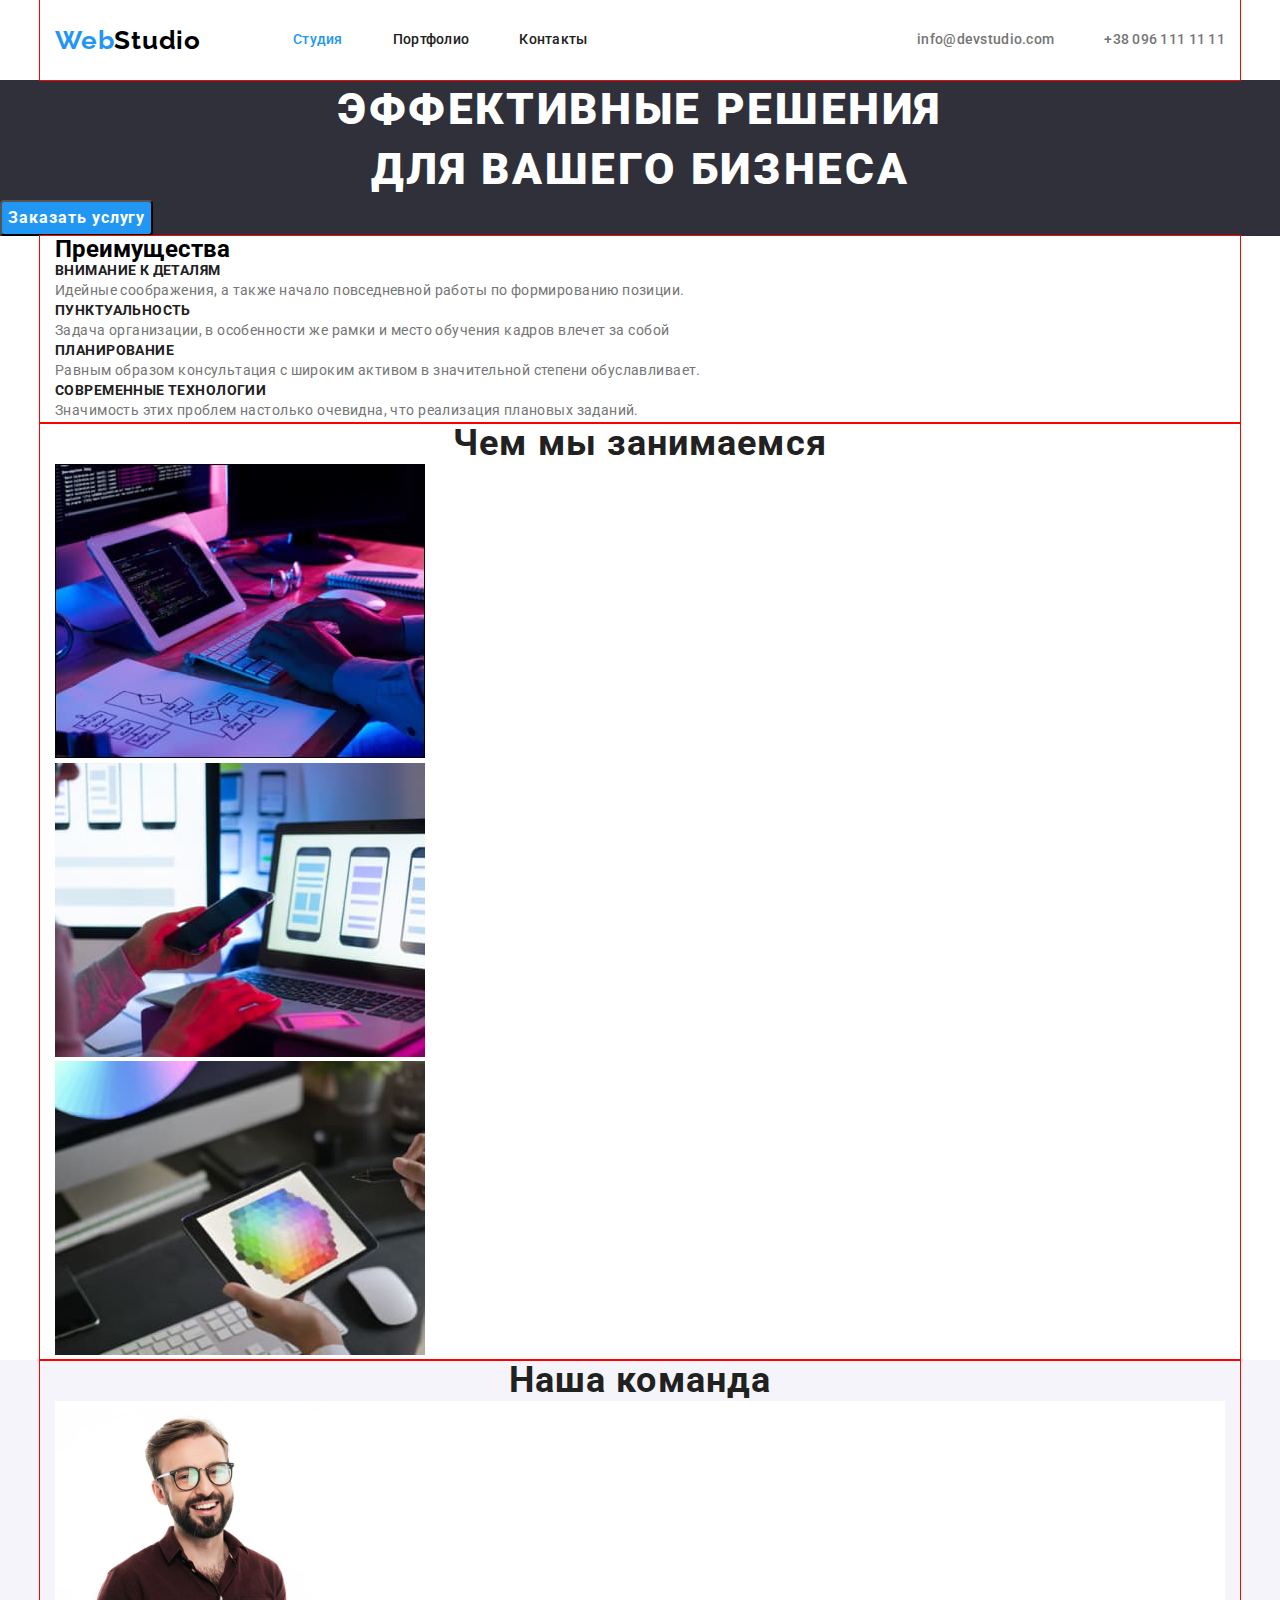
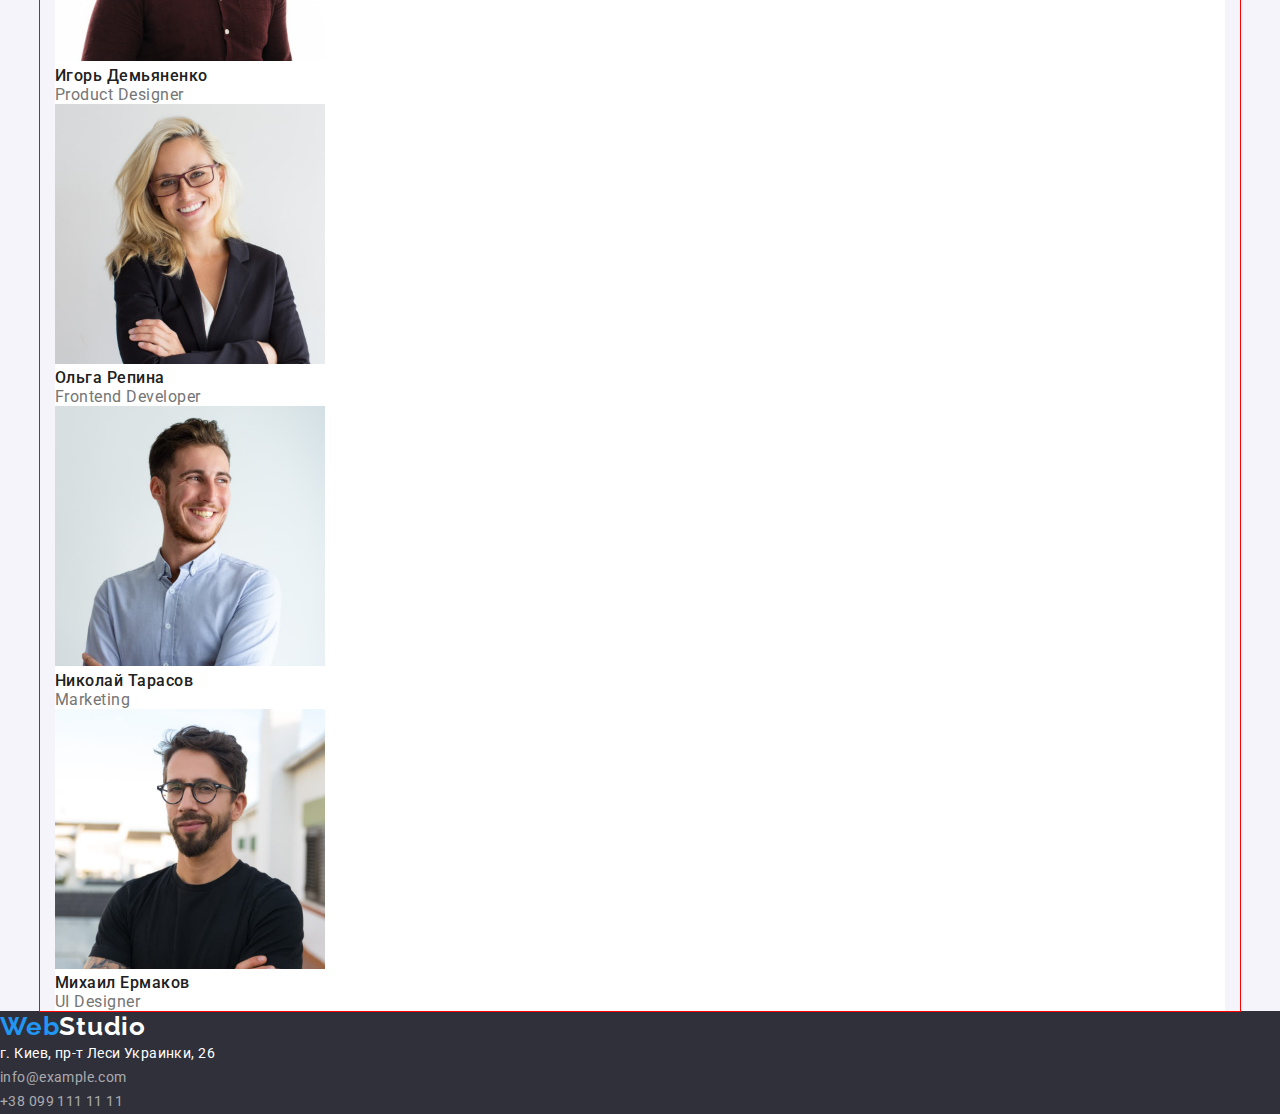
==== index.html @ 8a7e34d8 "Стилізує геро" ====
<!DOCTYPE html>
<html lang="ru">

<head>
    <meta charset="UTF-8">
    <meta http-equiv="X-UA-Compatible" content="IE=edge">
    <meta name="viewport" content="width=device-width, initial-scale=1.0">
    <title>WebStudio</title>
    <link rel="preconnect" href="https://fonts.gstatic.com">
    <link
        href="https://fonts.googleapis.com/css2?family=Raleway:wght@700&family=Roboto:wght@400;500;700;900&display=swap"
        rel="stylesheet">
    <link rel="stylesheet" href="https://cdnjs.cloudflare.com/ajax/libs/modern-normalize/1.0.0/modern-normalize.min.css">
    <link rel="stylesheet" href="./css/style.css">
</head>

<body>

    <header class="header">
        <div class="container menu">
        <nav class="menu">
            <a class="logo link" href="./index.html"> Web<span>Studio</span></a>
            <ul class="list menu header-nav">
                <li class="menu-item item"> <a class="header-link navigation link current" href="./index.html">
                        Студия</a>
                </li>

                <li class="menu-item item"> <a class="header-link navigation link" href="./portfolio.html"> Портфолио </a>
                </li>

                <li class="menu-item item"> <a class="header-link navigation link" href="/"> Контакты</a>
                </li>
            </ul>
        </nav>

        <ul class="menu list header-contacts">
            <li class="header-mail item"><a class="header-link contacts link"
                    href="mailto:info@devstudio.com">info@devstudio.com</a>
            </li>
            <li class="header-phone item"><a class="header-link contacts link" href="tel:+380961111111">+38 096 111 11 11</a>
            </li>
        </ul>
        </div>
        
    </header>


    <main>
        <section class="hero">
            <h1 class="hero-text">Эффективные решения <br> для вашего бизнеса</h1>
            
            <button class="hero-btn" type="button">Заказать услугу</button>
            
        </section>

        <section class="advantages container">
            <h2 class="advantages-header">Преимущества</h2>
            <ul class="advantages-list list">
                <li class="advantages-list-item">
                    <h3>Внимание к деталям</h3>
                    <p>Идейные соображения, а также начало повседневной работы по формированию позиции.</p>
                </li>
                <li class="advantages-list-item">
                    <h3>Пунктуальность</h3>
                    <p>Задача организации, в особенности же рамки и место обучения кадров влечет за собой</p>
                </li>
                <li class="advantages-list-item">
                    <h3>Планирование</h3>
                    <p>Равным образом консультация с широким активом в значительной степени обуславливает.</p>
                </li>
                <li class="advantages-list-item">
                    <h3>Современные технологии</h3>
                    <p>Значимость этих проблем настолько очевидна, что реализация плановых заданий.</p>
                </li>
            </ul>

        </section>

        <section class="performans container">
            <h2 class="performans-header">Чем мы занимаемся</h2>
            <ul class="performans-list list">
                <li class="performans-list-item">
                    <img src="images/box1.jpg" alt="Робота над структурой" width="370" height="294">
                </li>
                <li class="performans-list-item">
                    <img src="images/box2.jpg" alt="Робота c дизайном" width="370" height="294">
                </li>
                <li class="performans-list-item">
                    <img src="images/box3.jpg" alt="Робота c цветом" width="370" height="294">
                </li>

            </ul>

        </section>

        <section class="our-team">
            <div class="container">
            <h2 class="our-team-header">Наша команда</h2>
            <ul class="our-team-list list">
                <li class="our-team-list-item">
                    <img src="images/empl1.jpg" alt="Сотрудник компании" width="270" height="260">
                    <h3 class="our-team-title">Игорь Демьяненко</h3>
                    <p class="our-team-description" lang="en">Product Designer</p>
                </li>

                <li class="our-team-list-item"><img src="images/empl2.jpg" alt="Сотрудник компании" width="270"
                        height="260">
                    <h3 class="our-team-title">Ольга Репина</h3>
                    <p class="our-team-description" lang="en">Frontend Developer</p>
                </li>
                <li class="our-team-list-item"><img src="images/empl3.jpg" alt="Сотрудник компании" width="270"
                        height="260">
                    <h3 class="our-team-title">Николай Тарасов</h3>
                    <p class="our-team-description" lang="en">Marketing</p>
                </li>

                <li class="our-team-list-item"><img src="images/empl4.jpg" alt="Сотрудник компании" width="270"
                        height="260">
                    <h3 class="our-team-title">Михаил Ермаков</h3>
                    <p class="our-team-description" lang="en">UI Designer</p>
                </li>
            </div>

            </ul>
        </section>
    </main>

    <footer class="footer">
        <a class="logo link" href="./index.html">Web<span>Studio</span></a>
        <address>
            <ul class="main-contact list">
                <li class="footer-item"> <a class="footer-link footer-location link"
                        href="https://goo.gl/maps/r5K1gxjUBZvfCBvk8">г. Киев, пр-т Леси Украинки, 26</a>
                </li>

                <li class="footer-mail"> <a class="footer-link footer-contact link"
                        href="mailto:info@example.com">info@example.com</a>
                </li>

                <li class="footer-phone"> <a class="footer-link footer-contact link" href="tel:+380991111111">+38 099 111 11
                        11</a>
                </li>
            </ul>
        </address>
    </footer>

</body>

</html>
---- css/style.css ----
:root {
  --accent-color: #2196f3;
  --main-text-color: #212121;
  --secondary-text-color: #757575;
  --accent-content-color: #ffffff;
  --header-logo-color: #000000;
  --main-letter-spacing: 0.03em;
  --main-font-size: 14px;
  --hero-bgr: #2f303a;
  --focus-hero-btn-bgr: #188ce8;
  --our-team-bgr: #f5f4fa;
  --footer-bgr: #2f303a;
  --footer-link-color: rgba(255, 255, 255, 0.6);
}

body {
  font-family: "Roboto", sans-serif;
}
h1,
h2,
h3,
h4,
h5,
h6,
ul,
ol,
p {
  margin-top: 0px;
  margin-bottom: 0px;
}

.list {
  list-style: none;
  margin-top: 0px;
  margin-bottom: 0px;
  padding-left: 0px;
}

.link {
  text-decoration: none;
  color: inherit;
}

.container {
  width: 1200px;
  padding-left: 15px;
  padding-right: 15px;
  margin-left: auto;
  margin-right: auto;

  outline: 1px solid red;
}

/**,
*::before,
*::after {
  box-sizing: border-box;
}*/

/*=====================LOGO=======================*/
.logo {
  font-family: "Raleway", "Oleo Script", sans-serif;
  font-weight: 700;
  font-size: 26px;
  line-height: 1.19;
  /* identical to box height */
  letter-spacing: var(--main-letter-spacing);
  color: var(--accent-color);
}

.header .logo span {
  color: var(--header-logo-color);
}

.footer .logo span {
  color: var(--accent-content-color);
}
/*========================MENU=====================*/

.header {
  color: var(--accent-content-color);
}

.header-link {
  font-weight: 500;
  font-size: var(--main-font-size);
  line-height: 1.14;
  letter-spacing: 0.02em;

  display: block;
  padding-top: 32px;
  padding-bottom: 32px;
}

.header-link:focus,
.header-link:hover {
  color: var(--accent-color);
}

.navigation {
  color: var(--main-text-color);
}

.contacts {
  color: var(--secondary-text-color);
}

.header-link.current {
  color: var(--accent-color);
}

.header-nav {
  margin-left: 92px;
}

.header-contacts {
  margin-left: auto;
}

.menu {
  display: flex;
  align-items: center;
}

.item:not(:last-child) {
  margin-right: 50px;
}

/*=====================HERO========================*/

.hero {
  background: var(--hero-bgr);
}

.hero-text {
  font-weight: 900;
  font-size: 44px;
  line-height: 1.36;
  text-align: center;
  letter-spacing: 0.06em;
  text-transform: uppercase;
  color: var(--accent-content-color);
}

.hero-btn {
  font-style: normal;
  font-weight: 700;
  font-size: 16px;
  line-height: 1.87;
  letter-spacing: 0.06em;
  color: var(--accent-content-color);
  background: var(--accent-color);
  cursor: pointer;

  display: inline-block;
  text-align: center;

  border-radius: 4px;
  padding: 32px, 10px;
}

.hero-btn:hover,
.hero-btn:focus {
  background: var(--focus-hero-btn-bgr);
}

/*======================ADVANTAGES====================*/

.advantages-list-item > h3 {
  font-weight: 700;
  font-size: var(--main-font-size);
  line-height: 1.14;
  letter-spacing: var(--main-letter-spacing);
  text-transform: uppercase;

  color: var(--main-text-color);
}

.advantages-list-item > p {
  font-size: var(--main-font-size);
  line-height: 1.71;
  /* or 171% */

  letter-spacing: var(--main-letter-spacing);
  color: var(--secondary-text-color);
}

/*========================PERFORMANS===============*/

.performans-header {
  font-weight: 700;
  font-size: 36px;
  line-height: 1.16;
  text-align: center;
  letter-spacing: var(--main-letter-spacing);
  color: var(--main-text-color);
}

/*=========================TEAM=====================*/

.our-team {
  background: var(--our-team-bgr);
}

.our-team-header {
  font-weight: 700;
  font-size: 36px;
  line-height: 1.16;
  text-align: center;
  letter-spacing: var(--main-letter-spacing);
  color: var(--main-text-color);
}
.our-team-list-item {
  background: var(--accent-content-color);
}

.our-team-title {
  font-weight: 500;
  font-size: 16px;
  line-height: 1.19;
  /* identical to box height */

  /*text-align: center; */
  letter-spacing: var(--main-letter-spacing);
  color: var(--main-text-color);
}

.our-team-description {
  font-size: 16px;
  line-height: 1.19;
  /* identical to box height */

  /*text-align: center;*/
  letter-spacing: var(--main-letter-spacing);
  color: var(--secondary-text-color);
}

/*========================FOOTER====================*/

.footer {
  background: var(--footer-bgr);
}

.footer-link {
  font-weight: 400;
  font-style: normal;
  font-size: var(--main-font-size);
  line-height: 1.71;
  letter-spacing: var(--main-letter-spacing);
}

.footer-location {
  color: var(--accent-content-color);
}

.footer-contact {
  color: var(--footer-link-color);
}

/*=====================PORTFOLIO======================*/
/*=====================NAVIGATION====================*/

.nav-btn {
  font: inherit;
  font-weight: 500;
  font-size: 16px;
  line-height: 1.62;
  /* identical to box height, or 162% */

  /*text-align: center;*/
  letter-spacing: var(--main-letter-spacing);
  color: var(--main-text-color);
}

.nav-btn:focus,
.nav-btn:hover {
  color: var(--accent-content-color);
  background-color: var(--accent-color);
  cursor: pointer;
}

.projects-list-title {
  font-weight: 700;
  font-size: 18px;
  line-height: 2;
  /* identical to box height, or 200% */
  letter-spacing: 0.06em;
  color: var(--main-text-color);
}

.projects-list-descr {
  font-size: 16px;
  line-height: 1.87;
  /* identical to box height, or 187% */
  letter-spacing: var(--main-letter-spacing);
  color: var(--secondary-text-color);
}
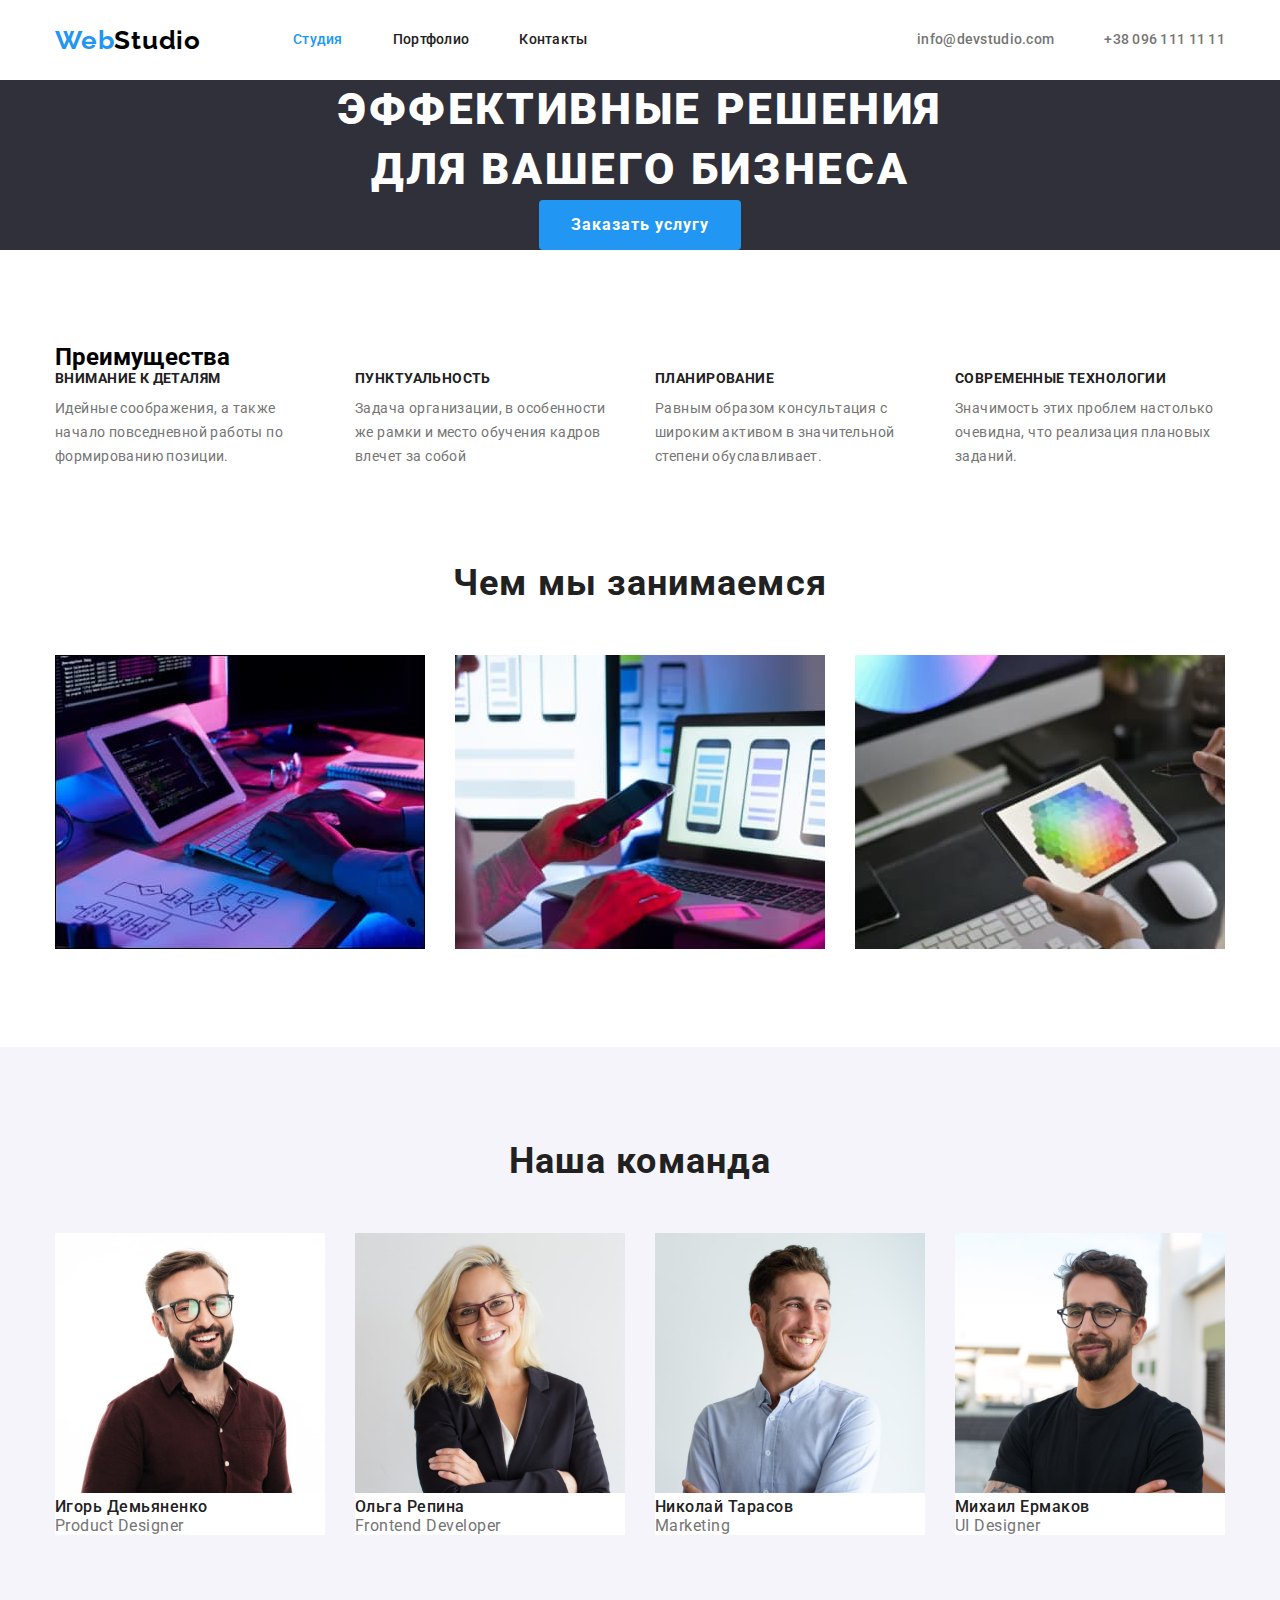
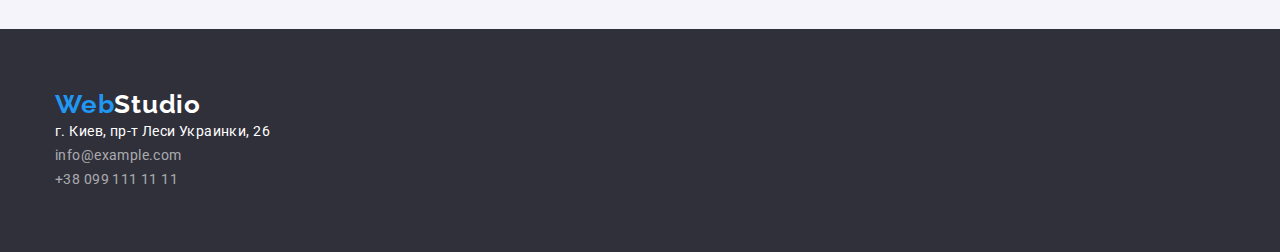
==== commit 26073fc7: "Додає позиціонування елементів" ====
--- a/index.html
+++ b/index.html
@@ -57,20 +57,20 @@
             <h2 class="advantages-header">Преимущества</h2>
             <ul class="advantages-list list">
                 <li class="advantages-list-item">
-                    <h3>Внимание к деталям</h3>
-                    <p>Идейные соображения, а также начало повседневной работы по формированию позиции.</p>
+                    <h3 class="adv-title">Внимание к деталям</h3>
+                    <p class="adv-descr">Идейные соображения, а также начало повседневной работы по формированию позиции.</p>
                 </li>
                 <li class="advantages-list-item">
-                    <h3>Пунктуальность</h3>
-                    <p>Задача организации, в особенности же рамки и место обучения кадров влечет за собой</p>
+                    <h3 class="adv-title">Пунктуальность</h3>
+                    <p class="adv-descr">Задача организации, в особенности же рамки и место обучения кадров влечет за собой</p>
                 </li>
                 <li class="advantages-list-item">
-                    <h3>Планирование</h3>
-                    <p>Равным образом консультация с широким активом в значительной степени обуславливает.</p>
+                    <h3 class="adv-title">Планирование</h3>
+                    <p class="adv-descr">Равным образом консультация с широким активом в значительной степени обуславливает.</p>
                 </li>
                 <li class="advantages-list-item">
-                    <h3>Современные технологии</h3>
-                    <p>Значимость этих проблем настолько очевидна, что реализация плановых заданий.</p>
+                    <h3 class="adv-title">Современные технологии</h3>
+                    <p class="adv-descr">Значимость этих проблем настолько очевидна, что реализация плановых заданий.</p>
                 </li>
             </ul>
 
@@ -119,13 +119,13 @@
                     <h3 class="our-team-title">Михаил Ермаков</h3>
                     <p class="our-team-description" lang="en">UI Designer</p>
                 </li>
+            </ul>
             </div>
-
-            </ul>
         </section>
     </main>
 
     <footer class="footer">
+        <div class="container">
         <a class="logo link" href="./index.html">Web<span>Studio</span></a>
         <address>
             <ul class="main-contact list">
@@ -142,6 +142,7 @@
                 </li>
             </ul>
         </address>
+        </div>
     </footer>
 
 </body>
--- a/css/style.css
+++ b/css/style.css
@@ -16,6 +16,7 @@
 body {
   font-family: "Roboto", sans-serif;
 }
+
 h1,
 h2,
 h3,
@@ -47,8 +48,6 @@
   padding-right: 15px;
   margin-left: auto;
   margin-right: auto;
-
-  outline: 1px solid red;
 }
 
 /**,
@@ -130,6 +129,7 @@
 
 .hero {
   background: var(--hero-bgr);
+  text-align: center;
 }
 
 .hero-text {
@@ -149,14 +149,16 @@
   line-height: 1.87;
   letter-spacing: 0.06em;
   color: var(--accent-content-color);
-  background: var(--accent-color);
+  background-color: var(--accent-color);
   cursor: pointer;
 
-  display: inline-block;
-  text-align: center;
-
   border-radius: 4px;
-  padding: 32px, 10px;
+  border-width: 0px;
+  padding: 10px 32px;
+
+  display: inline-flex;
+  justify-content: center;
+  align-content: center;
 }
 
 .hero-btn:hover,
@@ -165,8 +167,26 @@
 }
 
 /*======================ADVANTAGES====================*/
-
-.advantages-list-item > h3 {
+.advantages {
+  padding-top: 94px;
+  padding-bottom: 94px;
+}
+
+.advantages-list {
+  display: flex;
+  flex-wrap: wrap;
+}
+
+.advantages-list-item {
+  width: 270px;
+  margin-right: 30px;
+}
+
+.advantages-list-item:nth-child(4n) {
+  margin-right: 0px;
+}
+
+.adv-title {
   font-weight: 700;
   font-size: var(--main-font-size);
   line-height: 1.14;
@@ -174,9 +194,11 @@
   text-transform: uppercase;
 
   color: var(--main-text-color);
-}
-
-.advantages-list-item > p {
+
+  margin-bottom: 10px;
+}
+
+.adv-descr {
   font-size: var(--main-font-size);
   line-height: 1.71;
   /* or 171% */
@@ -186,6 +208,21 @@
 }
 
 /*========================PERFORMANS===============*/
+.performans {
+  padding-bottom: 94px;
+}
+.performans-list {
+  display: flex;
+  flex-wrap: wrap;
+}
+
+.performans-list-item {
+  width: 370px;
+  margin-right: 30px;
+}
+.performans-list-item:nth-child(3n) {
+  margin-right: 0px;
+}
 
 .performans-header {
   font-weight: 700;
@@ -194,12 +231,21 @@
   text-align: center;
   letter-spacing: var(--main-letter-spacing);
   color: var(--main-text-color);
+
+  margin-bottom: 50px;
 }
 
 /*=========================TEAM=====================*/
 
 .our-team {
   background: var(--our-team-bgr);
+  padding-top: 94px;
+  padding-bottom: 94px;
+}
+
+.our-team-list {
+  display: flex;
+  flex-wrap: wrap;
 }
 
 .our-team-header {
@@ -209,9 +255,17 @@
   text-align: center;
   letter-spacing: var(--main-letter-spacing);
   color: var(--main-text-color);
+
+  margin-bottom: 50px;
 }
 .our-team-list-item {
   background: var(--accent-content-color);
+  width: 270px;
+  margin-right: 30px;
+}
+
+.our-team-list-item:nth-child(4n) {
+  margin-right: 0px;
 }
 
 .our-team-title {
@@ -239,6 +293,12 @@
 
 .footer {
   background: var(--footer-bgr);
+  padding-top: 60px;
+  padding-bottom: 60px;
+}
+
+.main-contact {
+  margin-top: 200xp;
 }
 
 .footer-link {
@@ -259,17 +319,24 @@
 
 /*=====================PORTFOLIO======================*/
 /*=====================NAVIGATION====================*/
-
+.portfolio-page {
+  padding-top: 94px;
+  padding-bottom: 94px;
+  border-top: 1px solid #ececec;
+}
 .nav-btn {
   font: inherit;
   font-weight: 500;
   font-size: 16px;
   line-height: 1.62;
-  /* identical to box height, or 162% */
-
-  /*text-align: center;*/
-  letter-spacing: var(--main-letter-spacing);
-  color: var(--main-text-color);
+  letter-spacing: var(--main-letter-spacing);
+  color: var(--main-text-color);
+  background: #f5f4fa;
+
+  text-align: center;
+  border: none;
+  border-radius: 4px;
+  padding: 6px 22px;
 }
 
 .nav-btn:focus,
@@ -279,11 +346,36 @@
   cursor: pointer;
 }
 
+.projects-list-item {
+  margin-right: 30px;
+  margin-bottom: 30px;
+  display: flex;
+  flex-direction: column;
+}
+
+.projects-list-item:nth-child(3n) {
+  margin-right: 0px;
+}
+.projects-list-item:nth-last-child(-n + 3) {
+  margin-bottom: 30px;
+}
+
+.projects-list {
+  display: flex;
+  flex-wrap: wrap;
+}
+
+.card-description {
+  width: 370px;
+  padding: 20px 24px;
+  background: #ffffff;
+  border: 1px solid #eeeeee;
+  border-top: 1px solid #ffffff;
+}
 .projects-list-title {
   font-weight: 700;
   font-size: 18px;
   line-height: 2;
-  /* identical to box height, or 200% */
   letter-spacing: 0.06em;
   color: var(--main-text-color);
 }
@@ -291,7 +383,15 @@
 .projects-list-descr {
   font-size: 16px;
   line-height: 1.87;
-  /* identical to box height, or 187% */
   letter-spacing: var(--main-letter-spacing);
   color: var(--secondary-text-color);
 }
+
+.navigation {
+  display: flex;
+  justify-content: center;
+}
+
+.nav-element {
+  margin-right: 30px;
+}
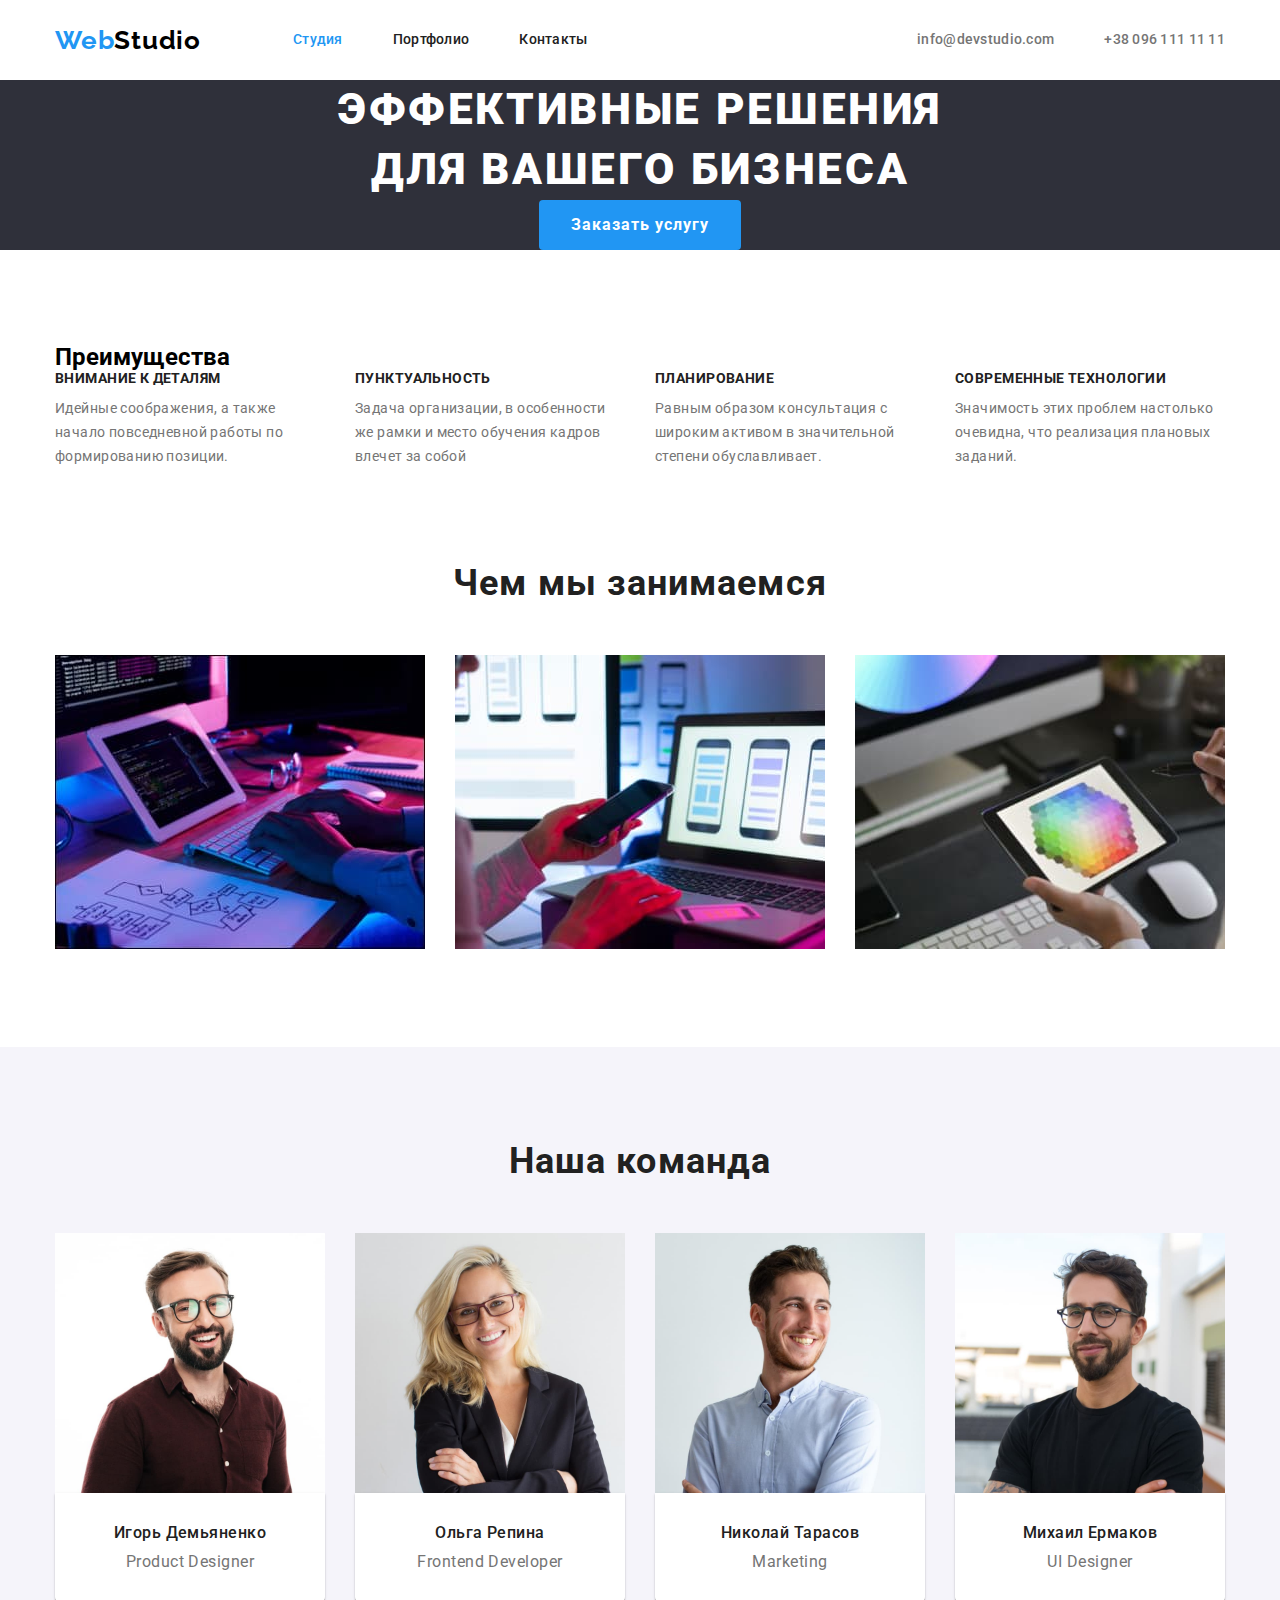
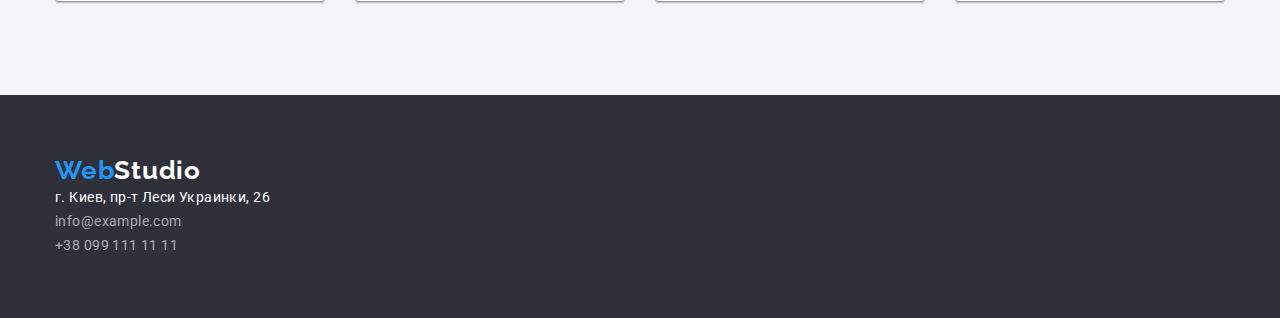
==== commit 2c8e9dae: "Виправлено список працівників" ====
--- a/index.html
+++ b/index.html
@@ -96,28 +96,38 @@
         <section class="our-team">
             <div class="container">
             <h2 class="our-team-header">Наша команда</h2>
+
             <ul class="our-team-list list">
                 <li class="our-team-list-item">
                     <img src="images/empl1.jpg" alt="Сотрудник компании" width="270" height="260">
+                <div class="employee">
                     <h3 class="our-team-title">Игорь Демьяненко</h3>
                     <p class="our-team-description" lang="en">Product Designer</p>
+                </div>
                 </li>
 
                 <li class="our-team-list-item"><img src="images/empl2.jpg" alt="Сотрудник компании" width="270"
                         height="260">
+                <div class="employee">
                     <h3 class="our-team-title">Ольга Репина</h3>
                     <p class="our-team-description" lang="en">Frontend Developer</p>
+                </div>
                 </li>
+
                 <li class="our-team-list-item"><img src="images/empl3.jpg" alt="Сотрудник компании" width="270"
                         height="260">
+                <div class="employee">
                     <h3 class="our-team-title">Николай Тарасов</h3>
                     <p class="our-team-description" lang="en">Marketing</p>
+                </div>
                 </li>
 
                 <li class="our-team-list-item"><img src="images/empl4.jpg" alt="Сотрудник компании" width="270"
                         height="260">
+                <div class="employee">
                     <h3 class="our-team-title">Михаил Ермаков</h3>
                     <p class="our-team-description" lang="en">UI Designer</p>
+                </div>
                 </li>
             </ul>
             </div>
--- a/css/style.css
+++ b/css/style.css
@@ -262,21 +262,34 @@
   background: var(--accent-content-color);
   width: 270px;
   margin-right: 30px;
+
+  display: flex;
+  flex-direction: column;
 }
 
 .our-team-list-item:nth-child(4n) {
   margin-right: 0px;
+}
+
+.employee {
+  width: 270px;
+  padding-top: 30px;
+  padding-bottom: 30px;
+  text-align: center;
+  background: #ffffff;
+  border-radius: 0px 0px 4px 4px;
+
+  box-shadow: 0px 1px 3px rgba(0, 0, 0, 0.12), 0px 1px 1px rgba(0, 0, 0, 0.14),
+    0px 2px 1px rgba(0, 0, 0, 0.2);
 }
 
 .our-team-title {
   font-weight: 500;
   font-size: 16px;
   line-height: 1.19;
-  /* identical to box height */
-
-  /*text-align: center; */
-  letter-spacing: var(--main-letter-spacing);
-  color: var(--main-text-color);
+  letter-spacing: var(--main-letter-spacing);
+  color: var(--main-text-color);
+  margin-bottom: 10px;
 }
 
 .our-team-description {
@@ -370,7 +383,7 @@
   padding: 20px 24px;
   background: #ffffff;
   border: 1px solid #eeeeee;
-  border-top: 1px solid #ffffff;
+  border-top: 0px;
 }
 .projects-list-title {
   font-weight: 700;
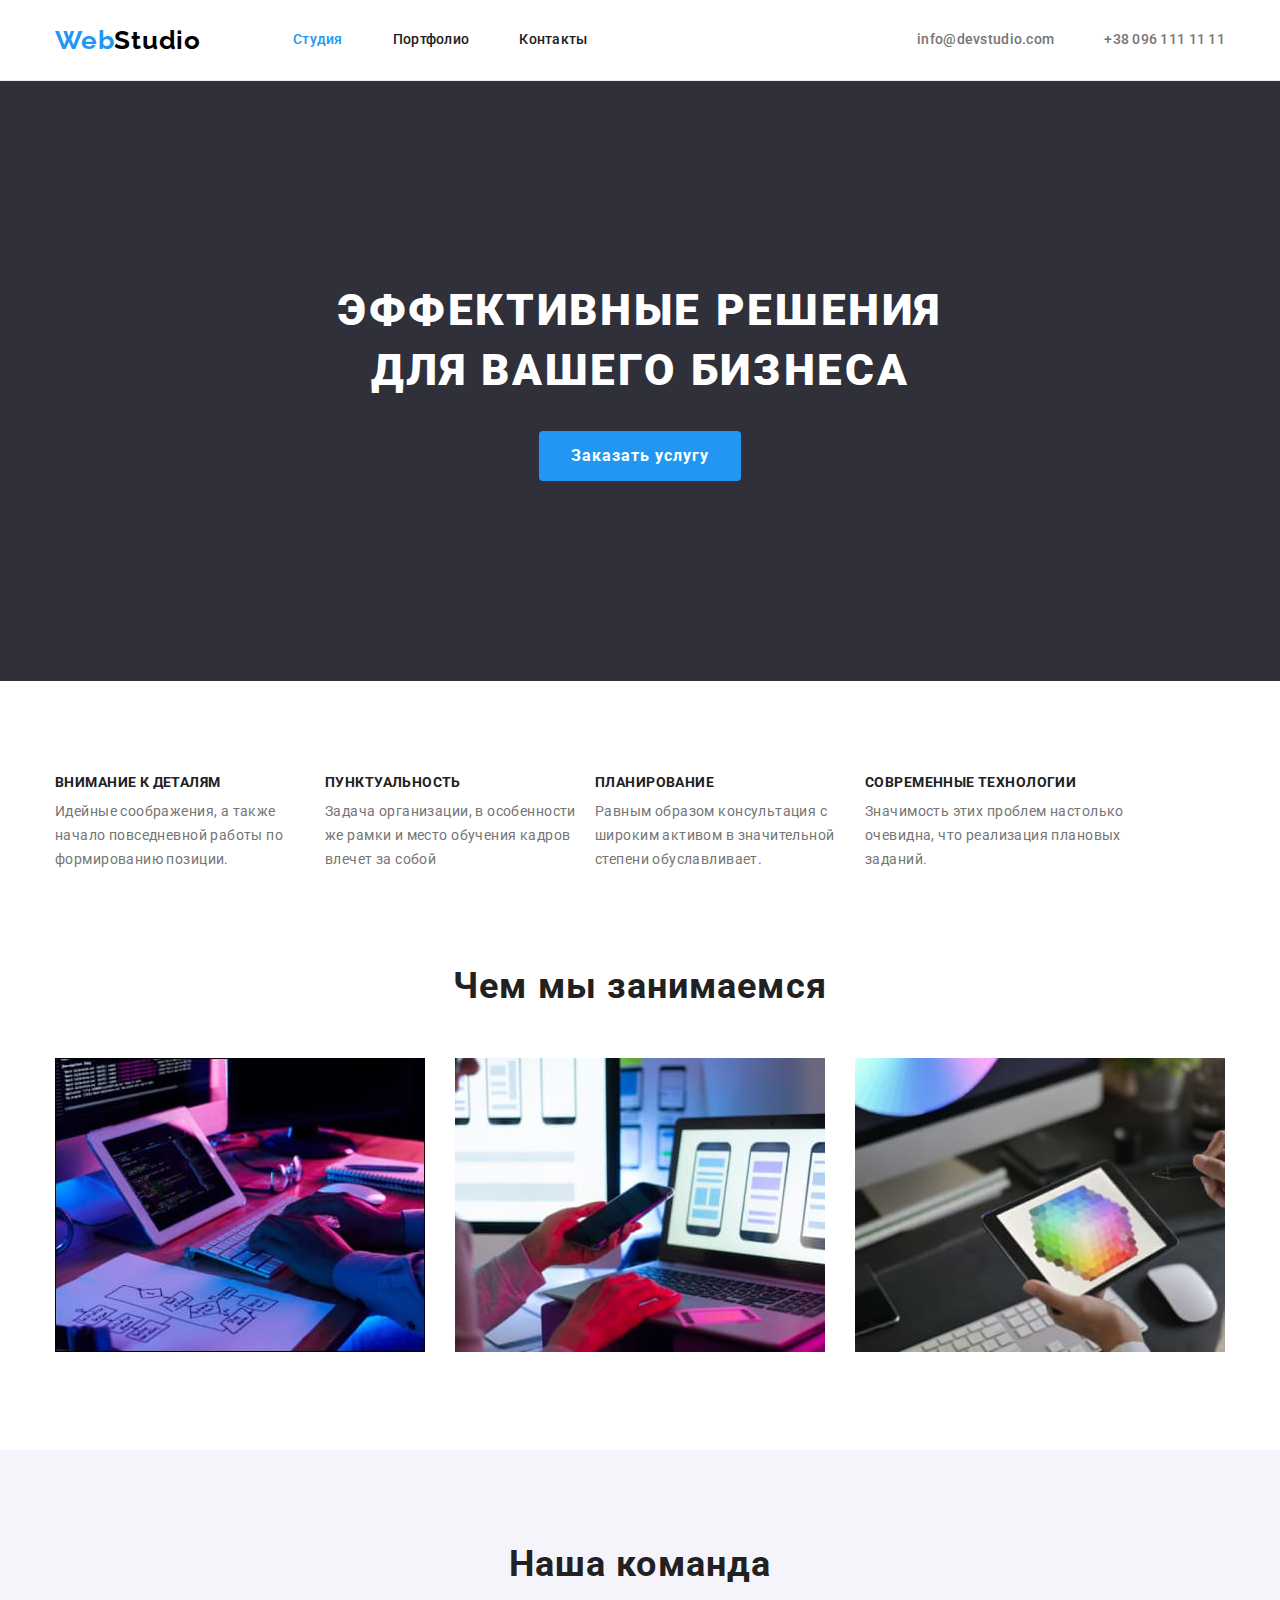
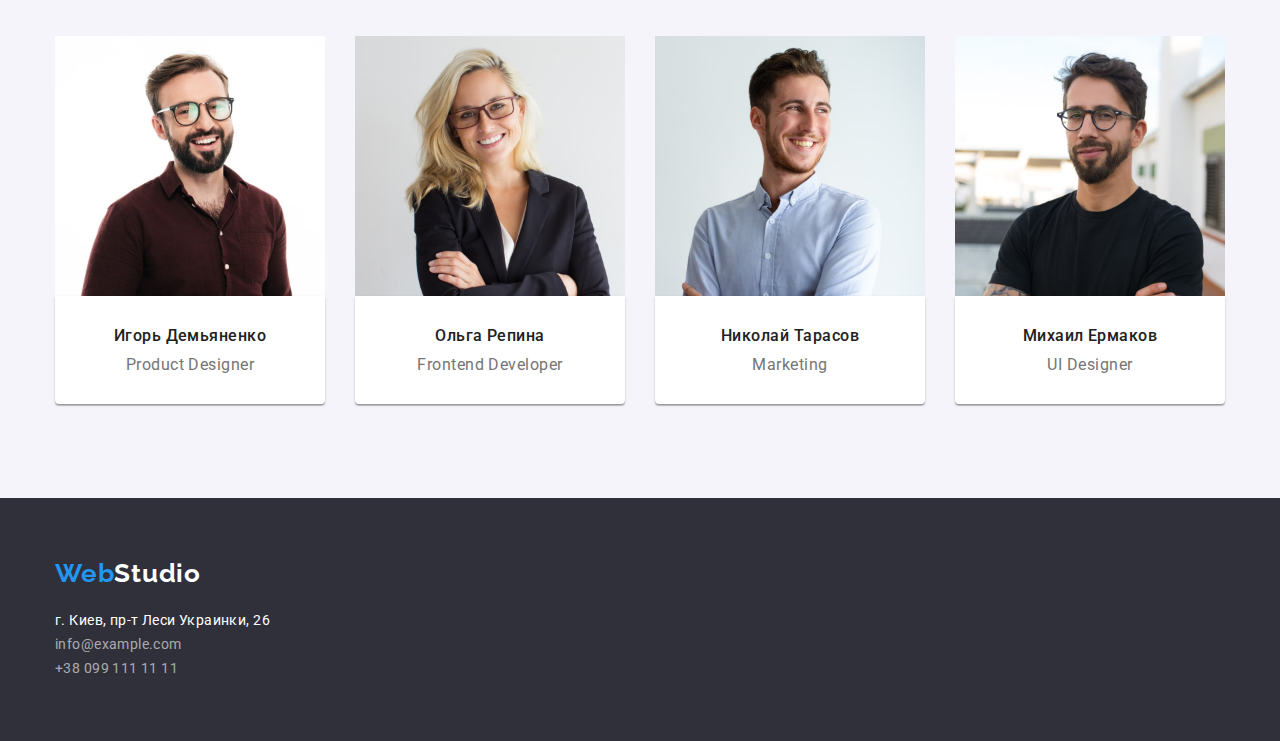
==== commit cab56dfe: "Правки" ====
--- a/index.html
+++ b/index.html
@@ -54,7 +54,7 @@
         </section>
 
         <section class="advantages container">
-            <h2 class="advantages-header">Преимущества</h2>
+            <h2 class="advantages-header visually-hidden">Преимущества</h2>
             <ul class="advantages-list list">
                 <li class="advantages-list-item">
                     <h3 class="adv-title">Внимание к деталям</h3>
--- a/css/style.css
+++ b/css/style.css
@@ -11,6 +11,7 @@
   --our-team-bgr: #f5f4fa;
   --footer-bgr: #2f303a;
   --footer-link-color: rgba(255, 255, 255, 0.6);
+  --boder-color: #eeeeee;
 }
 
 body {
@@ -49,6 +50,13 @@
   margin-left: auto;
   margin-right: auto;
 }
+.visually-hidden {
+  position: absolute;
+  clip: rect(0 0 0 0);
+  width: 1px;
+  height: 1px;
+  margin: -1px;
+}
 
 /**,
 *::before,
@@ -62,9 +70,10 @@
   font-weight: 700;
   font-size: 26px;
   line-height: 1.19;
-  /* identical to box height */
   letter-spacing: var(--main-letter-spacing);
   color: var(--accent-color);
+
+  display: block;
 }
 
 .header .logo span {
@@ -74,10 +83,12 @@
 .footer .logo span {
   color: var(--accent-content-color);
 }
+
 /*========================MENU=====================*/
 
 .header {
   color: var(--accent-content-color);
+  border-bottom: 1px solid #ececec;
 }
 
 .header-link {
@@ -130,6 +141,8 @@
 .hero {
   background: var(--hero-bgr);
   text-align: center;
+  padding-top: 200px;
+  padding-bottom: 200px;
 }
 
 .hero-text {
@@ -140,6 +153,7 @@
   letter-spacing: 0.06em;
   text-transform: uppercase;
   color: var(--accent-content-color);
+  margin-bottom: 30px;
 }
 
 .hero-btn {
@@ -182,8 +196,8 @@
   margin-right: 30px;
 }
 
-.advantages-list-item:nth-child(4n) {
-  margin-right: 0px;
+.advantages-list-item:not(:last-child) {
+  margin-right: 0;
 }
 
 .adv-title {
@@ -267,8 +281,8 @@
   flex-direction: column;
 }
 
-.our-team-list-item:nth-child(4n) {
-  margin-right: 0px;
+.our-team-list-item:last-child {
+  margin-right: 0;
 }
 
 .employee {
@@ -276,7 +290,7 @@
   padding-top: 30px;
   padding-bottom: 30px;
   text-align: center;
-  background: #ffffff;
+  background: var (--accent-content-color);
   border-radius: 0px 0px 4px 4px;
 
   box-shadow: 0px 1px 3px rgba(0, 0, 0, 0.12), 0px 1px 1px rgba(0, 0, 0, 0.14),
@@ -295,9 +309,6 @@
 .our-team-description {
   font-size: 16px;
   line-height: 1.19;
-  /* identical to box height */
-
-  /*text-align: center;*/
   letter-spacing: var(--main-letter-spacing);
   color: var(--secondary-text-color);
 }
@@ -311,9 +322,13 @@
 }
 
 .main-contact {
-  margin-top: 200xp;
-}
-
+  margin-top: 20px;
+  margin-bottom: 6px;
+}
+
+.main-contact:last-child {
+  margin-bottom: 0px;
+}
 .footer-link {
   font-weight: 400;
   font-style: normal;
@@ -335,8 +350,24 @@
 .portfolio-page {
   padding-top: 94px;
   padding-bottom: 94px;
-  border-top: 1px solid #ececec;
-}
+}
+
+.filters {
+  margin-bottom: 50px;
+  margin-right: auto;
+  margin-left: auto;
+  text-align: center;
+  color: var(--main-text-color);
+}
+
+.nav-element {
+  display: inline;
+}
+
+.nav-element:not(:last-child) {
+  margin-right: 6px;
+}
+
 .nav-btn {
   font: inherit;
   font-weight: 500;
@@ -344,7 +375,7 @@
   line-height: 1.62;
   letter-spacing: var(--main-letter-spacing);
   color: var(--main-text-color);
-  background: #f5f4fa;
+  background: var(--our-team-bgr);
 
   text-align: center;
   border: none;
@@ -359,31 +390,33 @@
   cursor: pointer;
 }
 
+.projects-list {
+  display: flex;
+  flex-wrap: wrap;
+}
+
 .projects-list-item {
+  width: 370px;
   margin-right: 30px;
   margin-bottom: 30px;
-  display: flex;
-  flex-direction: column;
 }
 
 .projects-list-item:nth-child(3n) {
-  margin-right: 0px;
+  margin-right: 0;
 }
 .projects-list-item:nth-last-child(-n + 3) {
   margin-bottom: 30px;
 }
-
-.projects-list {
-  display: flex;
-  flex-wrap: wrap;
+.card-projects {
+  display: block;
 }
 
 .card-description {
   width: 370px;
   padding: 20px 24px;
-  background: #ffffff;
-  border: 1px solid #eeeeee;
-  border-top: 0px;
+  background: var(--accent-content-color);
+  border: 1px solid var(--boder-color);
+  border-top: 0;
 }
 .projects-list-title {
   font-weight: 700;
@@ -391,6 +424,8 @@
   line-height: 2;
   letter-spacing: 0.06em;
   color: var(--main-text-color);
+
+  margin-bottom: 4px;
 }
 
 .projects-list-descr {
@@ -399,12 +434,3 @@
   letter-spacing: var(--main-letter-spacing);
   color: var(--secondary-text-color);
 }
-
-.navigation {
-  display: flex;
-  justify-content: center;
-}
-
-.nav-element {
-  margin-right: 30px;
-}
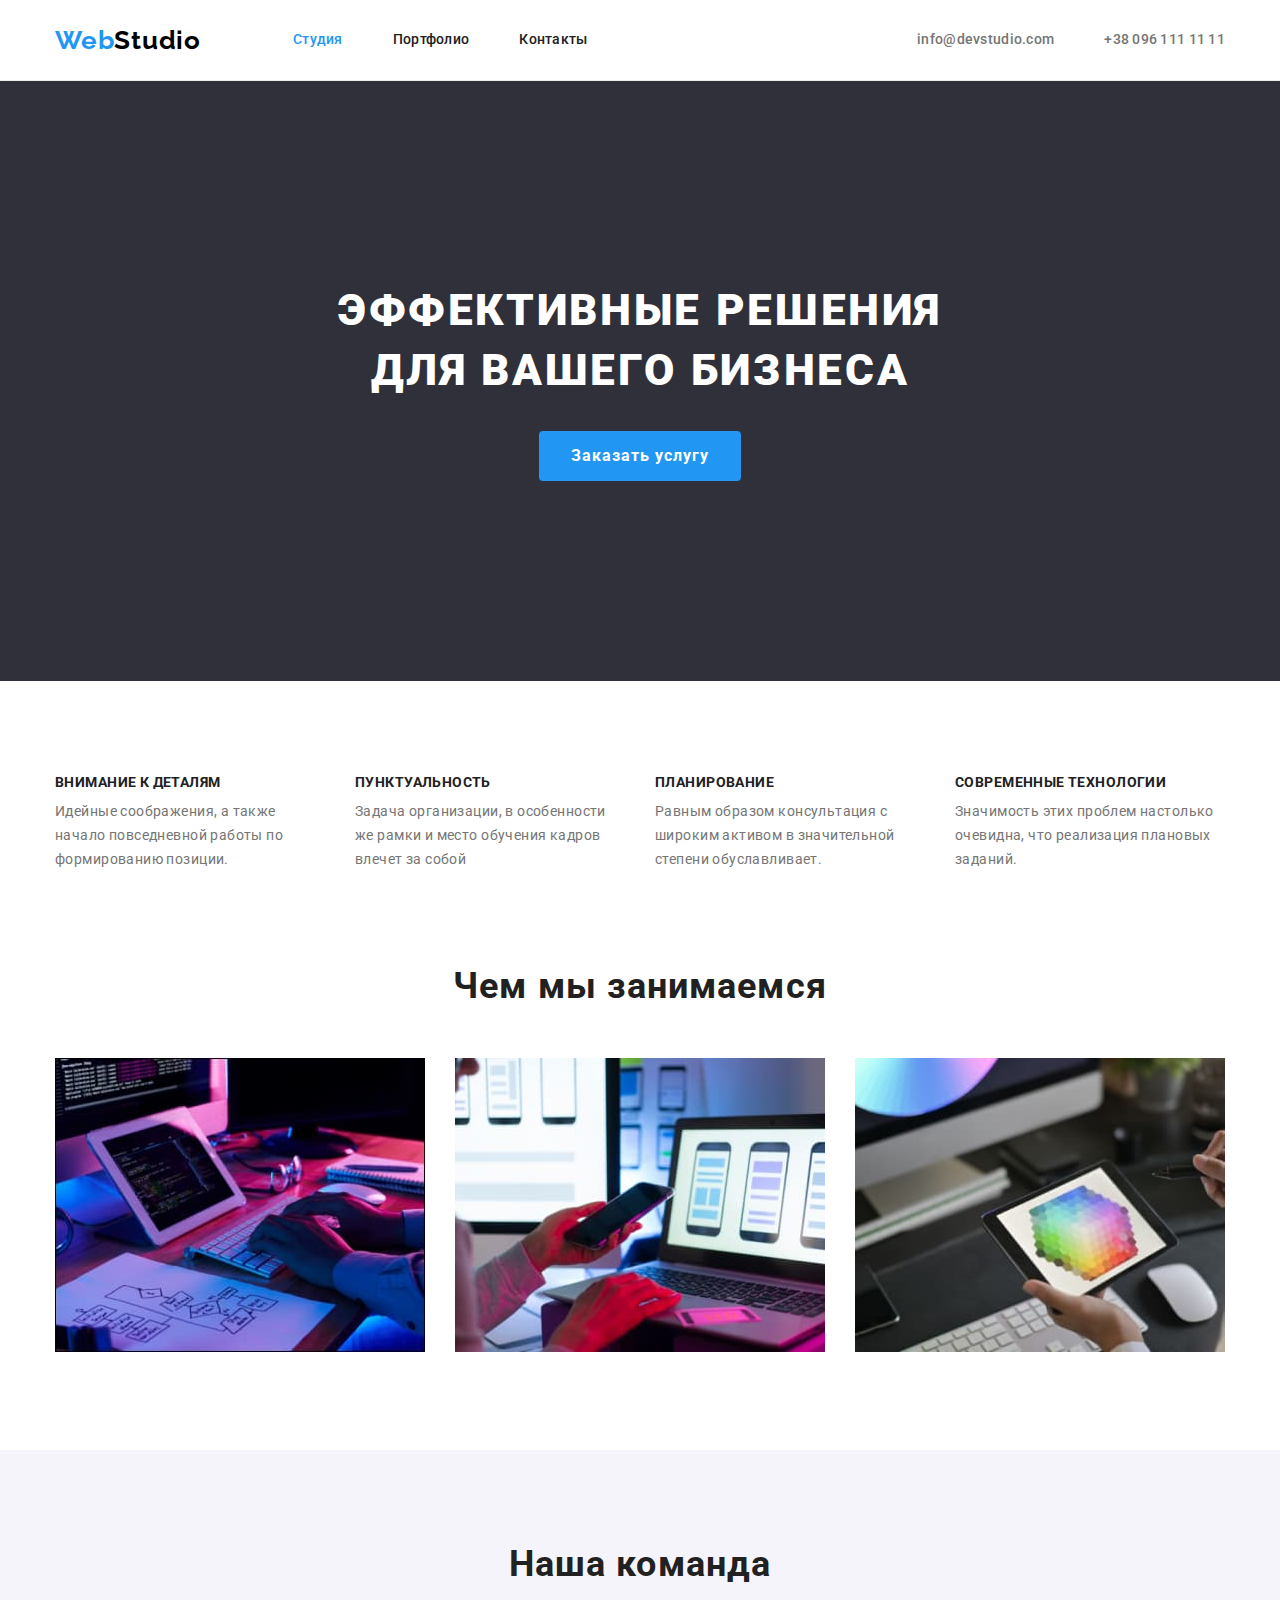
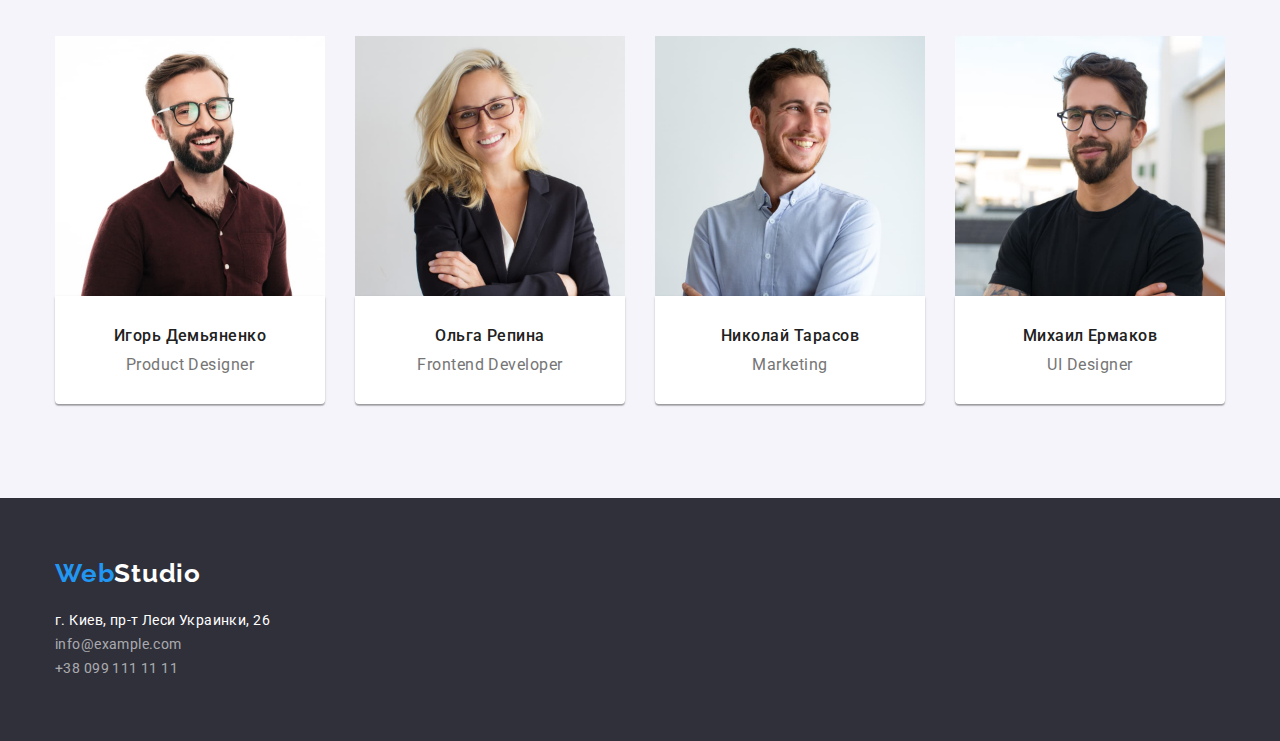
==== commit a389373f: "правки" ====
--- a/index.html
+++ b/index.html
@@ -1,160 +1,156 @@
 <!DOCTYPE html>
-<html lang="ru">
+    <html lang="ru">
+    <head>
+        <meta charset="UTF-8">
+        <meta http-equiv="X-UA-Compatible" content="IE=edge">
+        <meta name="viewport" content="width=device-width, initial-scale=1.0">
+        <title>WebStudio</title>
+        <link rel="preconnect" href="https://fonts.gstatic.com">
+        <link
+            href="https://fonts.googleapis.com/css2?family=Raleway:wght@700&family=Roboto:wght@400;500;700;900&display=swap"
+            rel="stylesheet">
+        <link rel="stylesheet" href="https://cdnjs.cloudflare.com/ajax/libs/modern-normalize/1.0.0/modern-normalize.min.css">
+        <link rel="stylesheet" href="./css/style.css">
+    </head>
+    <body>
+        <header class="header">
+            <div class="container menu">
+            <nav class="menu">
+                <a class="logo link" href="./index.html"> Web<span>Studio</span></a>
+                <ul class="list menu header-nav">
+                    <li class="menu-item item"> <a class="header-link navigation link current" href="./index.html">
+                            Студия</a>
+                    </li>
 
-<head>
-    <meta charset="UTF-8">
-    <meta http-equiv="X-UA-Compatible" content="IE=edge">
-    <meta name="viewport" content="width=device-width, initial-scale=1.0">
-    <title>WebStudio</title>
-    <link rel="preconnect" href="https://fonts.gstatic.com">
-    <link
-        href="https://fonts.googleapis.com/css2?family=Raleway:wght@700&family=Roboto:wght@400;500;700;900&display=swap"
-        rel="stylesheet">
-    <link rel="stylesheet" href="https://cdnjs.cloudflare.com/ajax/libs/modern-normalize/1.0.0/modern-normalize.min.css">
-    <link rel="stylesheet" href="./css/style.css">
-</head>
+                    <li class="menu-item item"> <a class="header-link navigation link" href="./portfolio.html"> Портфолио </a>
+                    </li>
 
-<body>
+                    <li class="menu-item item"> <a class="header-link navigation link" href="/"> Контакты</a>
+                    </li>
+                </ul>
+            </nav>
 
-    <header class="header">
-        <div class="container menu">
-        <nav class="menu">
-            <a class="logo link" href="./index.html"> Web<span>Studio</span></a>
-            <ul class="list menu header-nav">
-                <li class="menu-item item"> <a class="header-link navigation link current" href="./index.html">
-                        Студия</a>
+            <ul class="menu list header-contacts">
+                <li class="header-mail item"><a class="header-link contacts link"
+                        href="mailto:info@devstudio.com">info@devstudio.com</a>
                 </li>
-
-                <li class="menu-item item"> <a class="header-link navigation link" href="./portfolio.html"> Портфолио </a>
-                </li>
-
-                <li class="menu-item item"> <a class="header-link navigation link" href="/"> Контакты</a>
-                </li>
-            </ul>
-        </nav>
-
-        <ul class="menu list header-contacts">
-            <li class="header-mail item"><a class="header-link contacts link"
-                    href="mailto:info@devstudio.com">info@devstudio.com</a>
-            </li>
-            <li class="header-phone item"><a class="header-link contacts link" href="tel:+380961111111">+38 096 111 11 11</a>
-            </li>
-        </ul>
-        </div>
-        
-    </header>
-
-
-    <main>
-        <section class="hero">
-            <h1 class="hero-text">Эффективные решения <br> для вашего бизнеса</h1>
-            
-            <button class="hero-btn" type="button">Заказать услугу</button>
-            
-        </section>
-
-        <section class="advantages container">
-            <h2 class="advantages-header visually-hidden">Преимущества</h2>
-            <ul class="advantages-list list">
-                <li class="advantages-list-item">
-                    <h3 class="adv-title">Внимание к деталям</h3>
-                    <p class="adv-descr">Идейные соображения, а также начало повседневной работы по формированию позиции.</p>
-                </li>
-                <li class="advantages-list-item">
-                    <h3 class="adv-title">Пунктуальность</h3>
-                    <p class="adv-descr">Задача организации, в особенности же рамки и место обучения кадров влечет за собой</p>
-                </li>
-                <li class="advantages-list-item">
-                    <h3 class="adv-title">Планирование</h3>
-                    <p class="adv-descr">Равным образом консультация с широким активом в значительной степени обуславливает.</p>
-                </li>
-                <li class="advantages-list-item">
-                    <h3 class="adv-title">Современные технологии</h3>
-                    <p class="adv-descr">Значимость этих проблем настолько очевидна, что реализация плановых заданий.</p>
-                </li>
-            </ul>
-
-        </section>
-
-        <section class="performans container">
-            <h2 class="performans-header">Чем мы занимаемся</h2>
-            <ul class="performans-list list">
-                <li class="performans-list-item">
-                    <img src="images/box1.jpg" alt="Робота над структурой" width="370" height="294">
-                </li>
-                <li class="performans-list-item">
-                    <img src="images/box2.jpg" alt="Робота c дизайном" width="370" height="294">
-                </li>
-                <li class="performans-list-item">
-                    <img src="images/box3.jpg" alt="Робота c цветом" width="370" height="294">
-                </li>
-
-            </ul>
-
-        </section>
-
-        <section class="our-team">
-            <div class="container">
-            <h2 class="our-team-header">Наша команда</h2>
-
-            <ul class="our-team-list list">
-                <li class="our-team-list-item">
-                    <img src="images/empl1.jpg" alt="Сотрудник компании" width="270" height="260">
-                <div class="employee">
-                    <h3 class="our-team-title">Игорь Демьяненко</h3>
-                    <p class="our-team-description" lang="en">Product Designer</p>
-                </div>
-                </li>
-
-                <li class="our-team-list-item"><img src="images/empl2.jpg" alt="Сотрудник компании" width="270"
-                        height="260">
-                <div class="employee">
-                    <h3 class="our-team-title">Ольга Репина</h3>
-                    <p class="our-team-description" lang="en">Frontend Developer</p>
-                </div>
-                </li>
-
-                <li class="our-team-list-item"><img src="images/empl3.jpg" alt="Сотрудник компании" width="270"
-                        height="260">
-                <div class="employee">
-                    <h3 class="our-team-title">Николай Тарасов</h3>
-                    <p class="our-team-description" lang="en">Marketing</p>
-                </div>
-                </li>
-
-                <li class="our-team-list-item"><img src="images/empl4.jpg" alt="Сотрудник компании" width="270"
-                        height="260">
-                <div class="employee">
-                    <h3 class="our-team-title">Михаил Ермаков</h3>
-                    <p class="our-team-description" lang="en">UI Designer</p>
-                </div>
+                <li class="header-phone item"><a class="header-link contacts link" href="tel:+380961111111">+38 096 111 11 11</a>
                 </li>
             </ul>
             </div>
-        </section>
-    </main>
+            
+        </header>
 
-    <footer class="footer">
-        <div class="container">
-        <a class="logo link" href="./index.html">Web<span>Studio</span></a>
-        <address>
-            <ul class="main-contact list">
-                <li class="footer-item"> <a class="footer-link footer-location link"
-                        href="https://goo.gl/maps/r5K1gxjUBZvfCBvk8">г. Киев, пр-т Леси Украинки, 26</a>
-                </li>
 
-                <li class="footer-mail"> <a class="footer-link footer-contact link"
-                        href="mailto:info@example.com">info@example.com</a>
-                </li>
+        <main>
+            <section class="hero">
+                <h1 class="hero-text">Эффективные решения <br> для вашего бизнеса</h1>
+                
+                <button class="hero-btn" type="button">Заказать услугу</button>
+                
+            </section>
 
-                <li class="footer-phone"> <a class="footer-link footer-contact link" href="tel:+380991111111">+38 099 111 11
-                        11</a>
-                </li>
-            </ul>
-        </address>
-        </div>
-    </footer>
+            <section class="advantages container">
+                <h2 class="advantages-header visually-hidden">Преимущества</h2>
+                <ul class="advantages-list list">
+                    <li class="advantages-list-item">
+                        <h3 class="adv-title">Внимание к деталям</h3>
+                        <p class="adv-descr">Идейные соображения, а также начало повседневной работы по формированию позиции.</p>
+                    </li>
+                    <li class="advantages-list-item">
+                        <h3 class="adv-title">Пунктуальность</h3>
+                        <p class="adv-descr">Задача организации, в особенности же рамки и место обучения кадров влечет за собой</p>
+                    </li>
+                    <li class="advantages-list-item">
+                        <h3 class="adv-title">Планирование</h3>
+                        <p class="adv-descr">Равным образом консультация с широким активом в значительной степени обуславливает.</p>
+                    </li>
+                    <li class="advantages-list-item">
+                        <h3 class="adv-title">Современные технологии</h3>
+                        <p class="adv-descr">Значимость этих проблем настолько очевидна, что реализация плановых заданий.</p>
+                    </li>
+                </ul>
 
-</body>
+            </section>
 
+            <section class="performans container">
+                <h2 class="performans-header">Чем мы занимаемся</h2>
+                <ul class="performans-list list">
+                    <li class="performans-list-item">
+                        <img src="images/box1.jpg" alt="Робота над структурой" width="370" height="294">
+                    </li>
+                    <li class="performans-list-item">
+                        <img src="images/box2.jpg" alt="Робота c дизайном" width="370" height="294">
+                    </li>
+                    <li class="performans-list-item">
+                        <img src="images/box3.jpg" alt="Робота c цветом" width="370" height="294">
+                    </li>
+
+                </ul>
+
+            </section>
+
+            <section class="our-team">
+                <div class="container">
+                <h2 class="our-team-header">Наша команда</h2>
+
+                <ul class="our-team-list list">
+                    <li class="our-team-list-item">
+                        <img src="images/empl1.jpg" alt="Сотрудник компании" width="270" height="260">
+                    <div class="employee">
+                        <h3 class="our-team-title">Игорь Демьяненко</h3>
+                        <p class="our-team-description" lang="en">Product Designer</p>
+                    </div>
+                    </li>
+
+                    <li class="our-team-list-item"><img src="images/empl2.jpg" alt="Сотрудник компании" width="270"
+                            height="260">
+                    <div class="employee">
+                        <h3 class="our-team-title">Ольга Репина</h3>
+                        <p class="our-team-description" lang="en">Frontend Developer</p>
+                    </div>
+                    </li>
+
+                    <li class="our-team-list-item"><img src="images/empl3.jpg" alt="Сотрудник компании" width="270"
+                            height="260">
+                    <div class="employee">
+                        <h3 class="our-team-title">Николай Тарасов</h3>
+                        <p class="our-team-description" lang="en">Marketing</p>
+                    </div>
+                    </li>
+
+                    <li class="our-team-list-item"><img src="images/empl4.jpg" alt="Сотрудник компании" width="270"
+                            height="260">
+                    <div class="employee">
+                        <h3 class="our-team-title">Михаил Ермаков</h3>
+                        <p class="our-team-description" lang="en">UI Designer</p>
+                    </div>
+                    </li>
+                </ul>
+                </div>
+            </section>
+        </main>
+
+        <footer class="footer">
+            <div class="container">
+            <a class="logo link" href="./index.html">Web<span>Studio</span></a>
+            <address>
+                <ul class="main-contact list">
+                    <li class="footer-item"> <a class="footer-link footer-location link"
+                            href="https://goo.gl/maps/r5K1gxjUBZvfCBvk8">г. Киев, пр-т Леси Украинки, 26</a>
+                    </li>
+
+                    <li class="footer-mail"> <a class="footer-link footer-contact link"
+                            href="mailto:info@example.com">info@example.com</a>
+                    </li>
+
+                    <li class="footer-phone"> <a class="footer-link footer-contact link" href="tel:+380991111111">+38 099 111 11
+                            11</a>
+                    </li>
+                </ul>
+            </address>
+            </div>
+        </footer>
+
+    </body>
 </html>--- a/css/style.css
+++ b/css/style.css
@@ -196,7 +196,7 @@
   margin-right: 30px;
 }
 
-.advantages-list-item:not(:last-child) {
+.advantages-list-item:last-child {
   margin-right: 0;
 }
 
@@ -290,7 +290,7 @@
   padding-top: 30px;
   padding-bottom: 30px;
   text-align: center;
-  background: var (--accent-content-color);
+  background: var(--accent-content-color);
   border-radius: 0px 0px 4px 4px;
 
   box-shadow: 0px 1px 3px rgba(0, 0, 0, 0.12), 0px 1px 1px rgba(0, 0, 0, 0.14),
@@ -405,7 +405,7 @@
   margin-right: 0;
 }
 .projects-list-item:nth-last-child(-n + 3) {
-  margin-bottom: 30px;
+  margin-bottom: 0;
 }
 .card-projects {
   display: block;
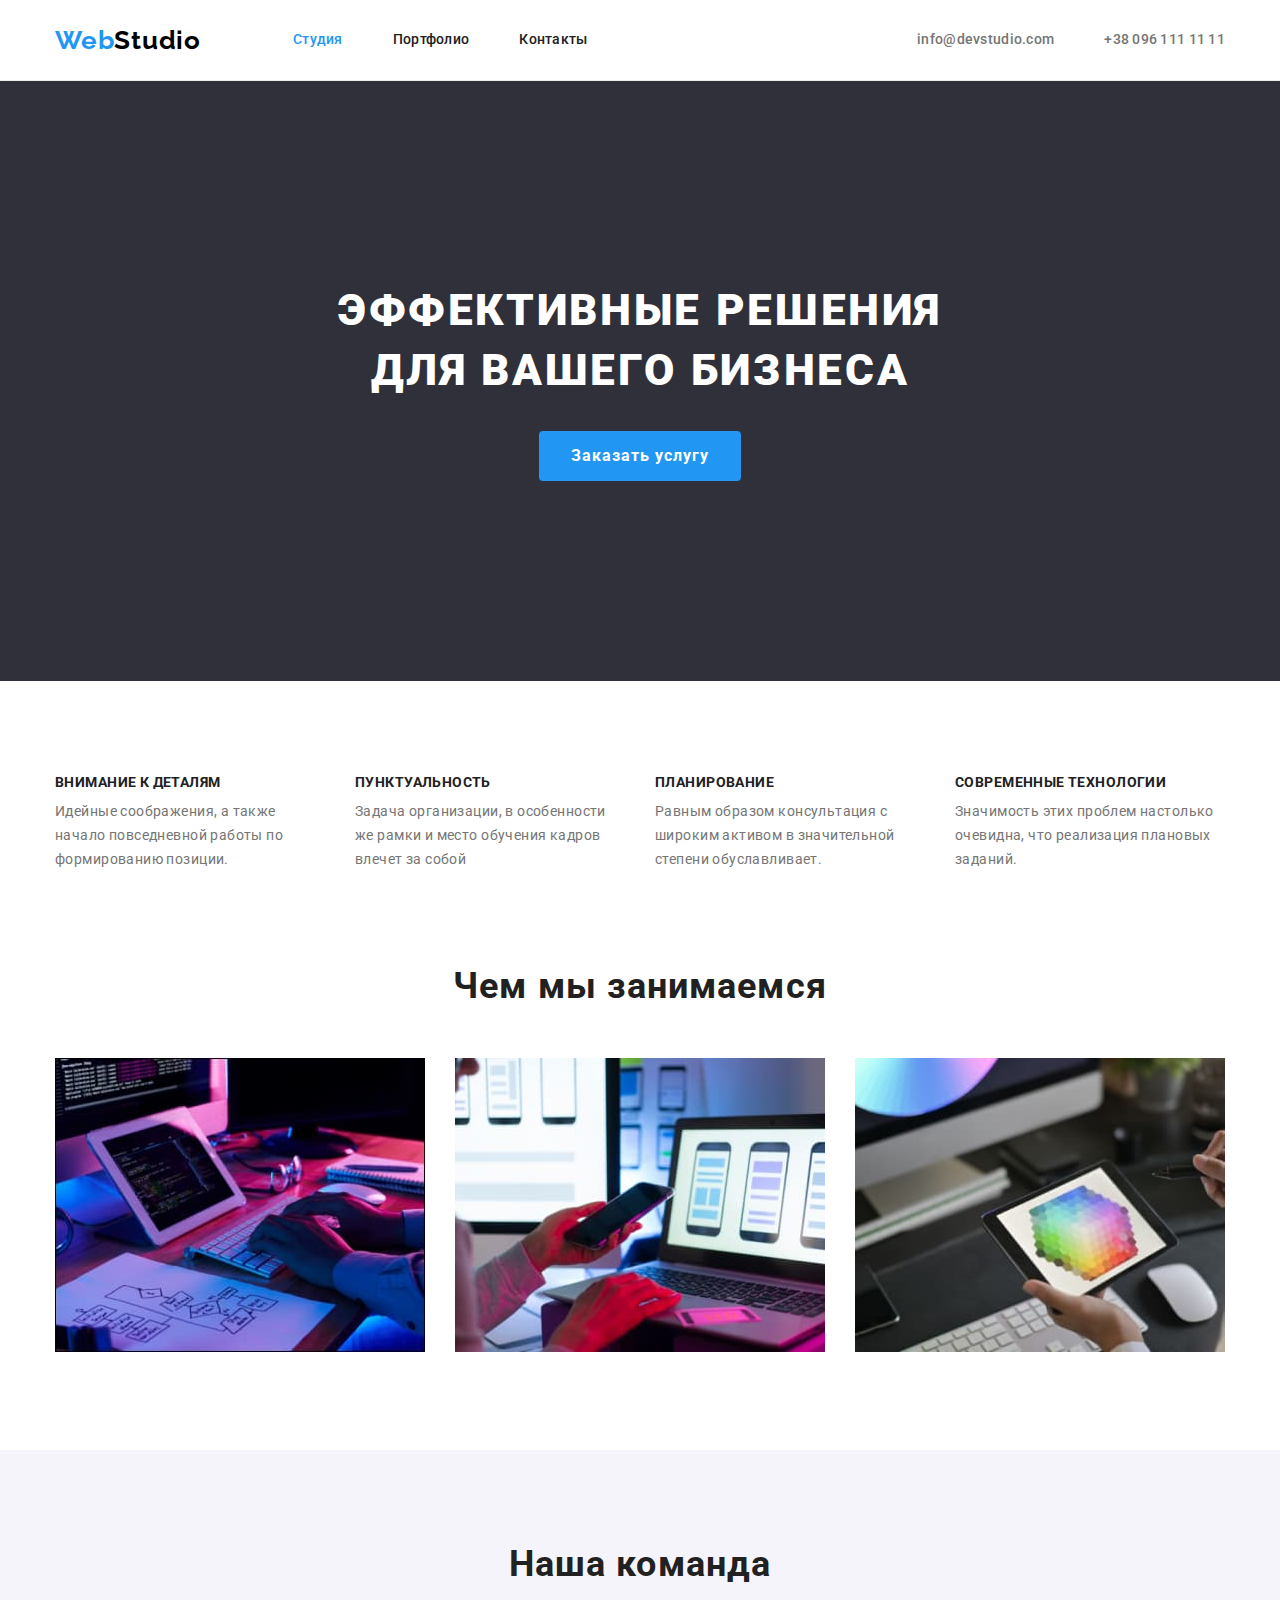
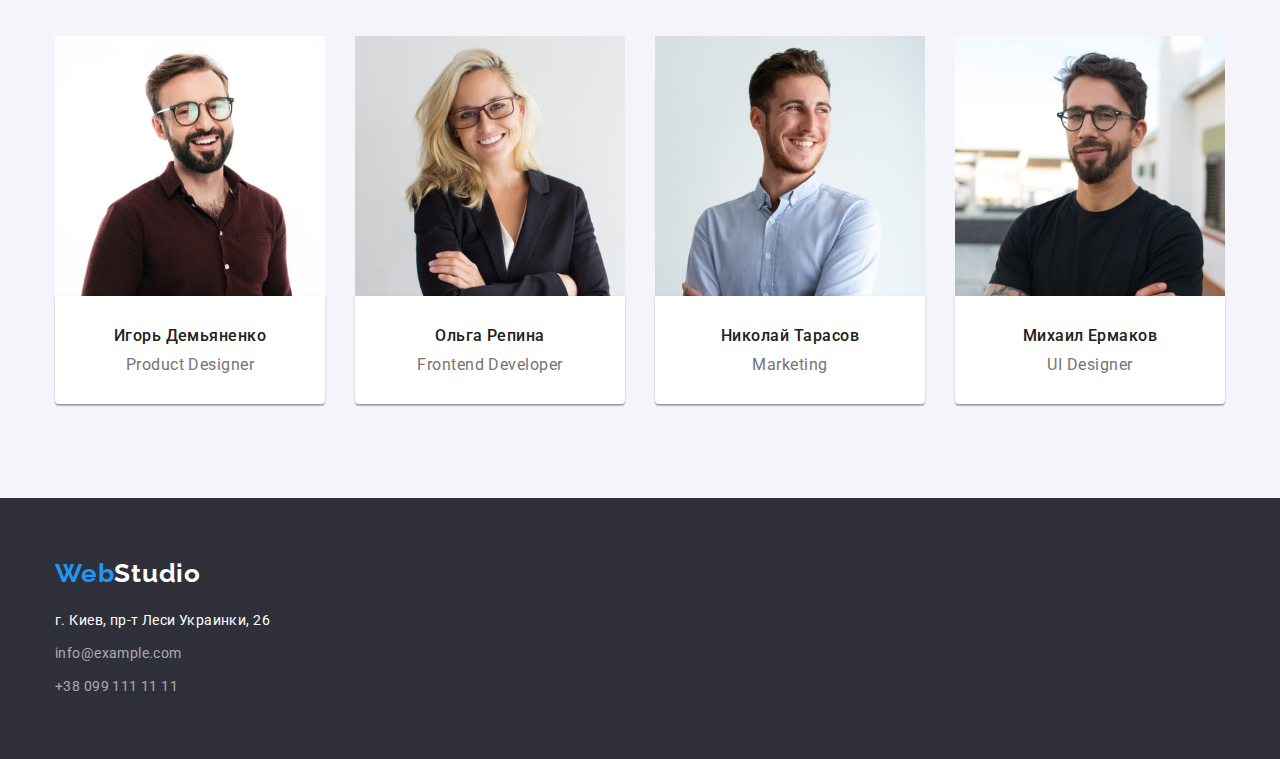
==== commit ae91422e: "Правки по коментарях" ====
--- a/index.html
+++ b/index.html
@@ -73,7 +73,8 @@
 
             </section>
 
-            <section class="performans container">
+            <section class="performans">
+                <div class="container">
                 <h2 class="performans-header">Чем мы занимаемся</h2>
                 <ul class="performans-list list">
                     <li class="performans-list-item">
@@ -85,7 +86,7 @@
                     <li class="performans-list-item">
                         <img src="images/box3.jpg" alt="Робота c цветом" width="370" height="294">
                     </li>
-
+                </div>
                 </ul>
 
             </section>
@@ -134,17 +135,17 @@
         <footer class="footer">
             <div class="container">
             <a class="logo link" href="./index.html">Web<span>Studio</span></a>
-            <address>
-                <ul class="main-contact list">
+            <address class="main-contact">
+                <ul class="list">
                     <li class="footer-item"> <a class="footer-link footer-location link"
                             href="https://goo.gl/maps/r5K1gxjUBZvfCBvk8">г. Киев, пр-т Леси Украинки, 26</a>
                     </li>
 
-                    <li class="footer-mail"> <a class="footer-link footer-contact link"
+                    <li class="footer-item"> <a class="footer-link footer-contact link"
                             href="mailto:info@example.com">info@example.com</a>
                     </li>
 
-                    <li class="footer-phone"> <a class="footer-link footer-contact link" href="tel:+380991111111">+38 099 111 11
+                    <li class="footer-item"> <a class="footer-link footer-contact link" href="tel:+380991111111">+38 099 111 11
                             11</a>
                     </li>
                 </ul>
--- a/css/style.css
+++ b/css/style.css
@@ -323,12 +323,16 @@
 
 .main-contact {
   margin-top: 20px;
-  margin-bottom: 6px;
-}
-
-.main-contact:last-child {
-  margin-bottom: 0px;
-}
+  
+}
+.footer-item {
+  margin-bottom: 9px;
+}
+.footer-item:last-child {
+  margin-bottom: 0;
+}
+
+
 .footer-link {
   font-weight: 400;
   font-style: normal;
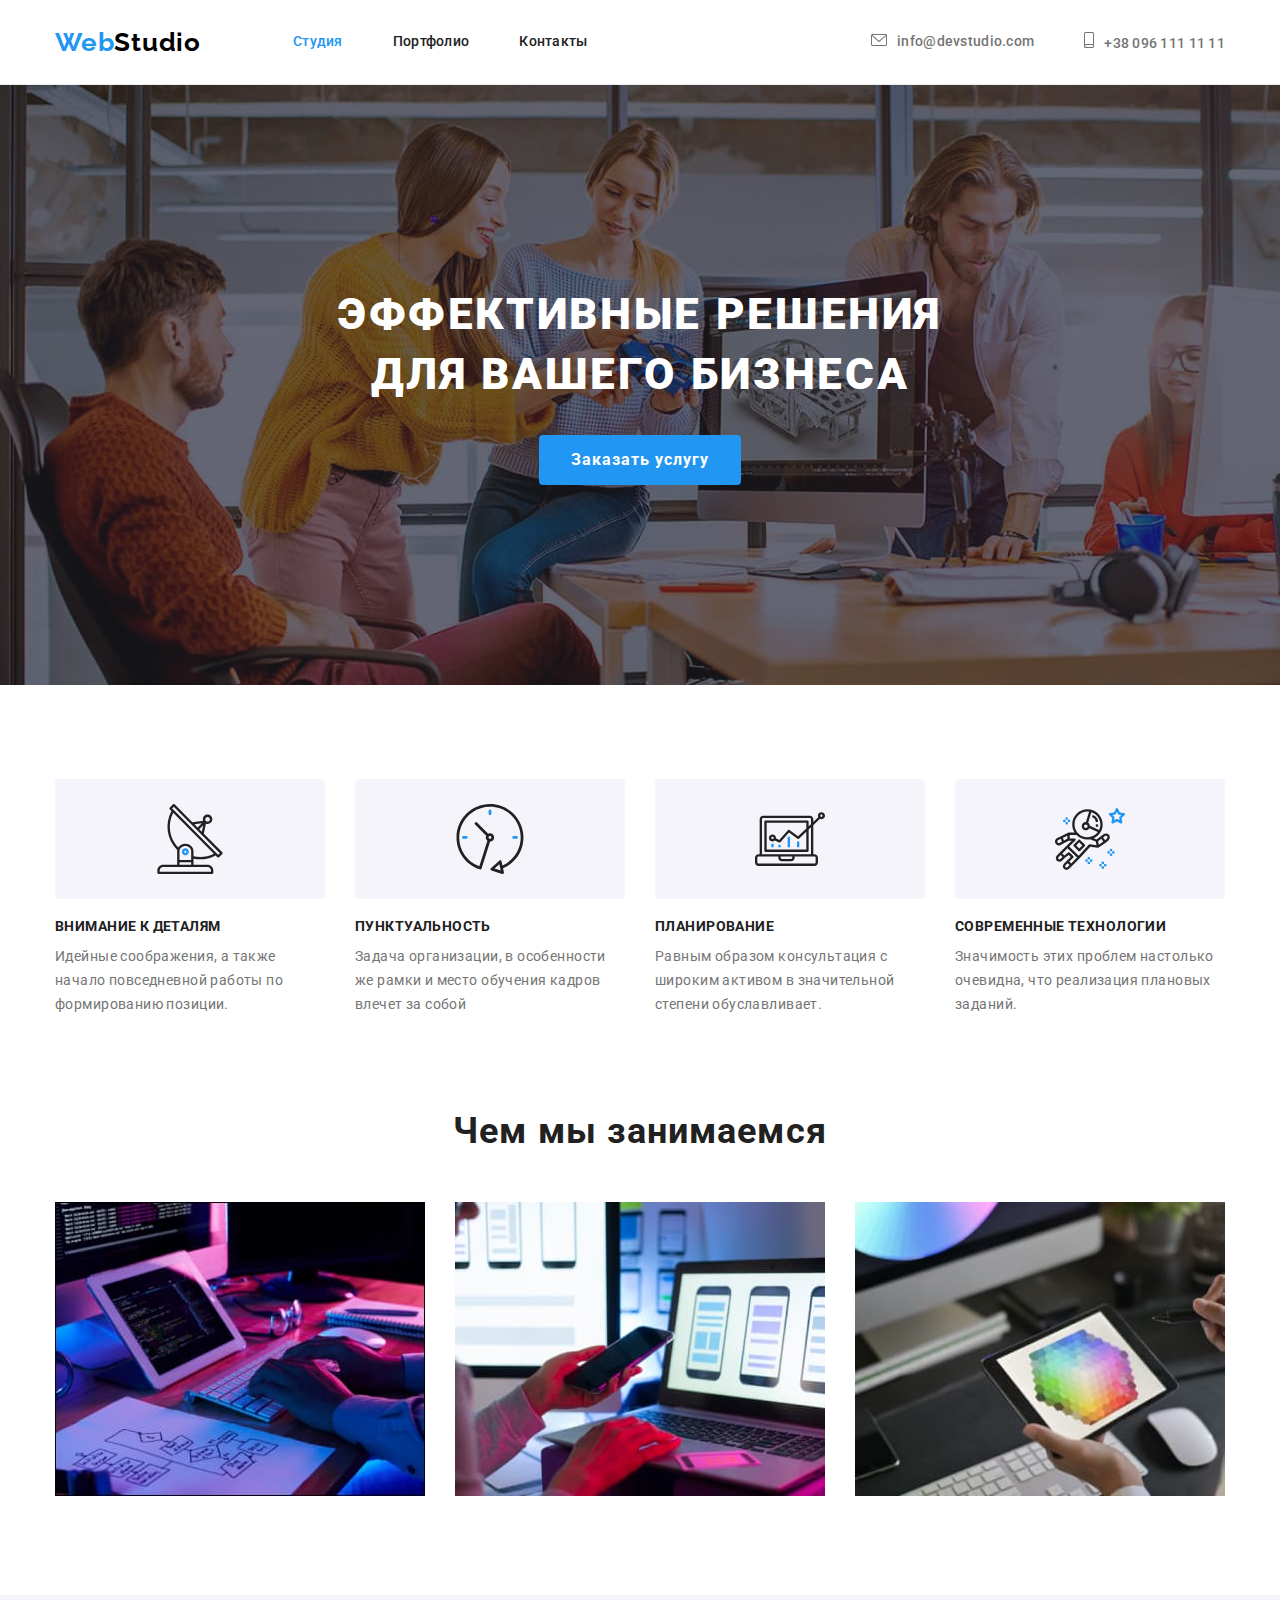
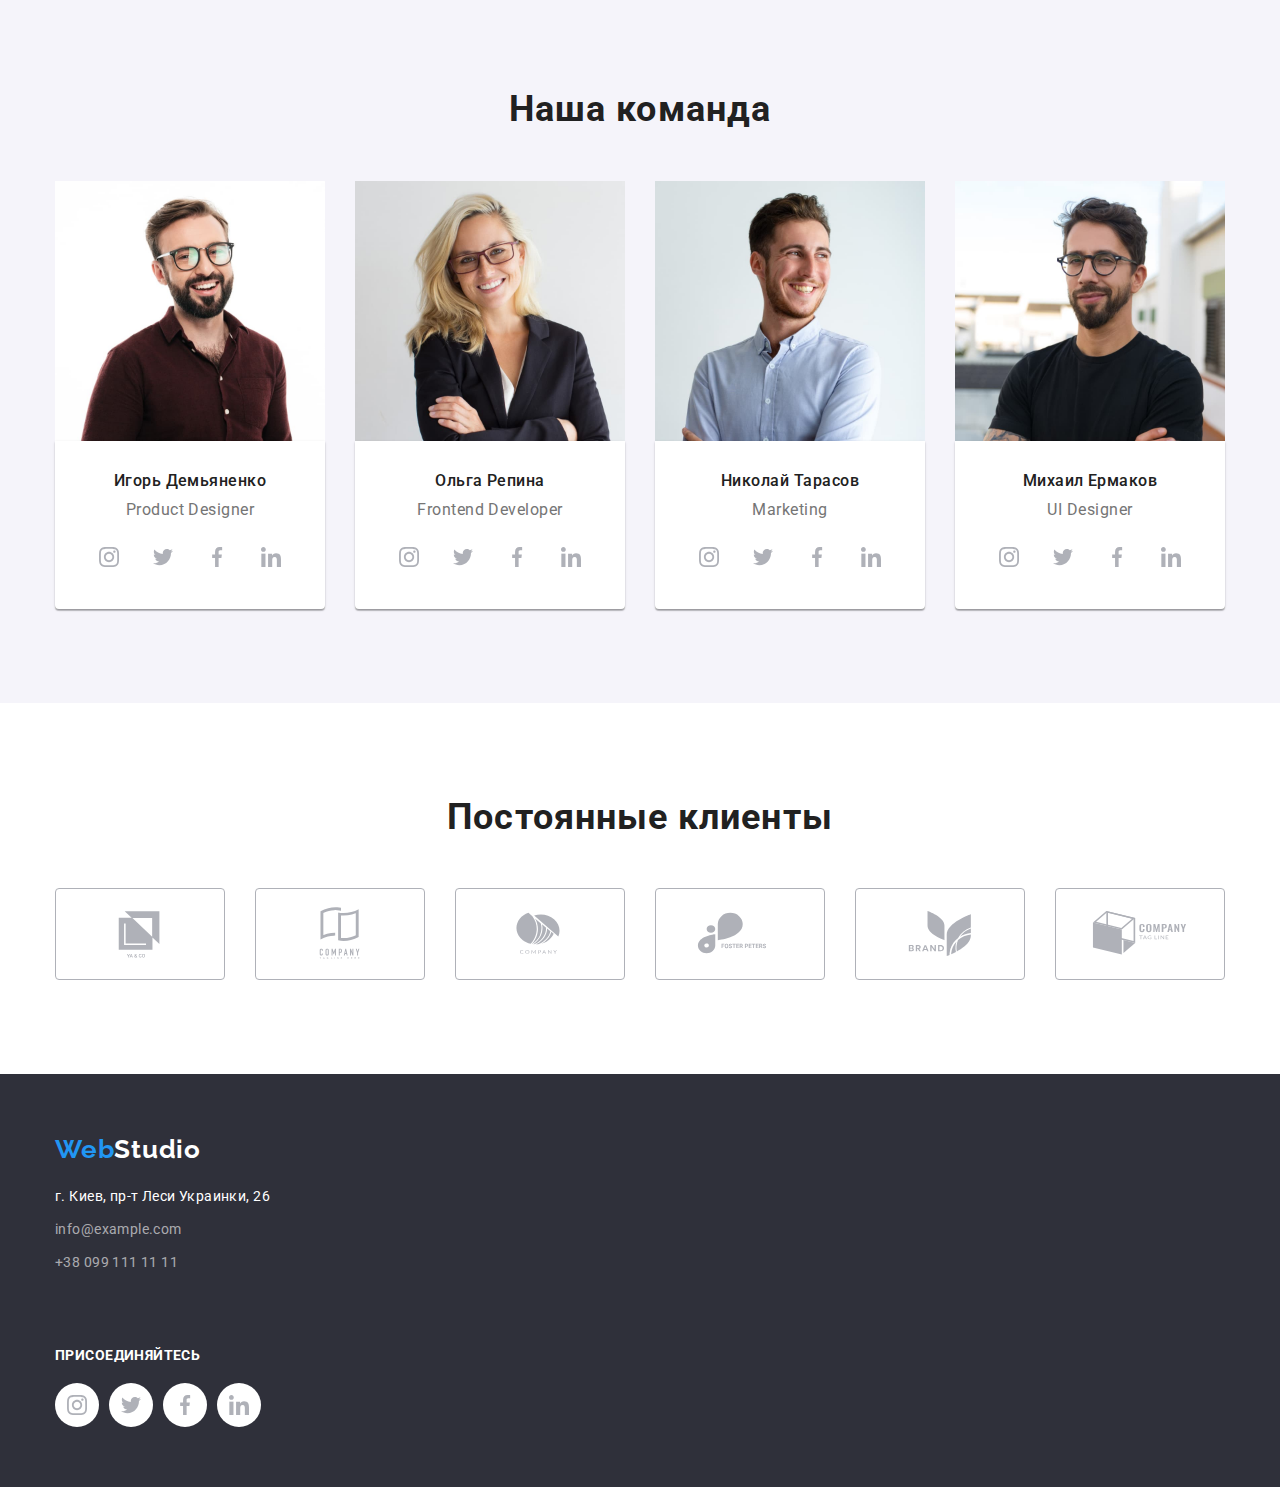
==== commit be3c8717: "HW4" ====
--- a/index.html
+++ b/index.html
@@ -31,10 +31,10 @@
             </nav>
 
             <ul class="menu list header-contacts">
-                <li class="header-mail item"><a class="header-link contacts link"
+                <li class="header-mail item"><a class="header-link contacts link envelope"
                         href="mailto:info@devstudio.com">info@devstudio.com</a>
                 </li>
-                <li class="header-phone item"><a class="header-link contacts link" href="tel:+380961111111">+38 096 111 11 11</a>
+                <li class="header-phone item"><a class="header-link contacts link smartphone" href="tel:+380961111111">+38 096 111 11 11</a>
                 </li>
             </ul>
             </div>
@@ -43,7 +43,7 @@
 
 
         <main>
-            <section class="hero">
+            <section class="hero overlay">
                 <h1 class="hero-text">Эффективные решения <br> для вашего бизнеса</h1>
                 
                 <button class="hero-btn" type="button">Заказать услугу</button>
@@ -53,25 +53,27 @@
             <section class="advantages container">
                 <h2 class="advantages-header visually-hidden">Преимущества</h2>
                 <ul class="advantages-list list">
-                    <li class="advantages-list-item">
+                        <li class="advantages-list-item antena">
                         <h3 class="adv-title">Внимание к деталям</h3>
                         <p class="adv-descr">Идейные соображения, а также начало повседневной работы по формированию позиции.</p>
                     </li>
-                    <li class="advantages-list-item">
+                    <li class="advantages-list-item clock">
                         <h3 class="adv-title">Пунктуальность</h3>
                         <p class="adv-descr">Задача организации, в особенности же рамки и место обучения кадров влечет за собой</p>
                     </li>
-                    <li class="advantages-list-item">
+                    <li class="advantages-list-item diagram">
                         <h3 class="adv-title">Планирование</h3>
                         <p class="adv-descr">Равным образом консультация с широким активом в значительной степени обуславливает.</p>
                     </li>
-                    <li class="advantages-list-item">
+                    <li class="advantages-list-item astronaut">
                         <h3 class="adv-title">Современные технологии</h3>
                         <p class="adv-descr">Значимость этих проблем настолько очевидна, что реализация плановых заданий.</p>
                     </li>
                 </ul>
 
             </section>
+
+      
 
             <section class="performans">
                 <div class="container">
@@ -101,6 +103,35 @@
                     <div class="employee">
                         <h3 class="our-team-title">Игорь Демьяненко</h3>
                         <p class="our-team-description" lang="en">Product Designer</p>
+                        <ul class="social-list list">
+                                <li class="social-list-item">
+                                    <a href="" class="social-list-link">
+                                        <svg class="social-list-icon">
+                                            <use href="./images/icons.svg#instagram"></use>
+                                        </svg>    
+                                    </a>
+                                </li>
+                                <li class="social-list-item">
+                                    <a href="" class="social-list-link ">
+                                        <svg class="social-list-icon">
+                                            <use href="./images/icons.svg#twitter"></use>
+                                        </svg> </a>
+                                </li>
+                                <li class="social-list-item">
+                                    <a href="" class="social-list-link ">
+                                        <svg class="social-list-icon">
+                                            <use href="./images/icons.svg#facebook"></use>
+                                        </svg> 
+                                    </a>
+                                </li>
+                                <li class="social-list-item">
+                                    <a href="" class="social-list-link ">
+                                        <svg class="social-list-icon">
+                                            <use href="./images/icons.svg#linkedin"></use>
+                                        </svg> 
+                                    </a>
+                                </li>
+                        </ul>                                               
                     </div>
                     </li>
 
@@ -109,6 +140,35 @@
                     <div class="employee">
                         <h3 class="our-team-title">Ольга Репина</h3>
                         <p class="our-team-description" lang="en">Frontend Developer</p>
+                        <ul class="social-list list">
+                            <li class="social-list-item">
+                                <a href="" class="social-list-link">
+                                    <svg class="social-list-icon">
+                                        <use href="./images/icons.svg#instagram"></use>
+                                    </svg>    
+                                </a>
+                            </li>
+                            <li class="social-list-item">
+                                <a href="" class="social-list-link ">
+                                    <svg class="social-list-icon">
+                                        <use href="./images/icons.svg#twitter"></use>
+                                    </svg> </a>
+                            </li>
+                            <li class="social-list-item">
+                                <a href="" class="social-list-link ">
+                                    <svg class="social-list-icon">
+                                        <use href="./images/icons.svg#facebook"></use>
+                                    </svg> 
+                                </a>
+                            </li>
+                            <li class="social-list-item">
+                                <a href="" class="social-list-link ">
+                                    <svg class="social-list-icon">
+                                        <use href="./images/icons.svg#linkedin"></use>
+                                    </svg> 
+                                </a>
+                            </li>
+                    </ul> 
                     </div>
                     </li>
 
@@ -117,6 +177,35 @@
                     <div class="employee">
                         <h3 class="our-team-title">Николай Тарасов</h3>
                         <p class="our-team-description" lang="en">Marketing</p>
+                        <ul class="social-list list">
+                            <li class="social-list-item">
+                                <a href="" class="social-list-link">
+                                    <svg class="social-list-icon">
+                                        <use href="./images/icons.svg#instagram"></use>
+                                    </svg>    
+                                </a>
+                            </li>
+                            <li class="social-list-item">
+                                <a href="" class="social-list-link ">
+                                    <svg class="social-list-icon">
+                                        <use href="./images/icons.svg#twitter"></use>
+                                    </svg> </a>
+                            </li>
+                            <li class="social-list-item">
+                                <a href="" class="social-list-link ">
+                                    <svg class="social-list-icon">
+                                        <use href="./images/icons.svg#facebook"></use>
+                                    </svg> 
+                                </a>
+                            </li>
+                            <li class="social-list-item">
+                                <a href="" class="social-list-link ">
+                                    <svg class="social-list-icon">
+                                        <use href="./images/icons.svg#linkedin"></use>
+                                    </svg> 
+                                </a>
+                            </li>
+                    </ul> 
                     </div>
                     </li>
 
@@ -125,17 +214,104 @@
                     <div class="employee">
                         <h3 class="our-team-title">Михаил Ермаков</h3>
                         <p class="our-team-description" lang="en">UI Designer</p>
+                        <ul class="social-list list">
+                            <li class="social-list-item">
+                                <a href="" class="social-list-link">
+                                    <svg class="social-list-icon">
+                                        <use href="./images/icons.svg#instagram"></use>
+                                    </svg>    
+                                </a>
+                            </li>
+                            <li class="social-list-item">
+                                <a href="" class="social-list-link ">
+                                    <svg class="social-list-icon">
+                                        <use href="./images/icons.svg#twitter"></use>
+                                    </svg> </a>
+                            </li>
+                            <li class="social-list-item">
+                                <a href="" class="social-list-link ">
+                                    <svg class="social-list-icon">
+                                        <use href="./images/icons.svg#facebook"></use>
+                                    </svg> 
+                                </a>
+                            </li>
+                            <li class="social-list-item">
+                                <a href="" class="social-list-link ">
+                                    <svg class="social-list-icon">
+                                        <use href="./images/icons.svg#linkedin"></use>
+                                    </svg> 
+                                </a>
+                            </li>
+                    </ul> 
                     </div>
                     </li>
                 </ul>
                 </div>
+            </section>
+
+            <section class="clients container">
+                <h2 class="our-team-header">Постоянные клиенты</h2>
+                <ul class="list clients-list">
+                    <li class="clients-item">
+                        <a href="" class="clients-link link">
+                            <svg class="clients-icon">
+                                
+                                <use href="./images/icons.svg#logo1"></use>
+                            <rect> 
+                                width="170";
+                                height="92";
+                                stroke="black";
+                                stroke-width="10"; 
+                            </rect>
+                            </svg>
+                        </a> 
+                    </li>
+                    <li class="clients-item">
+                        <a href="" class="clients-link">
+                            <svg class="clients-icon">
+                                <use href="./images/icons.svg#logo2"></use>
+                            </svg>
+                        </a> 
+                    </li>
+                    <li class="clients-item">
+                        <a href="" class="clients-link">
+                            <svg class="clients-icon">
+                                <use href="./images/icons.svg#logo3"></use>
+                            </svg>
+                        </a> 
+                    </li>
+                    <li class="clients-item">
+                        <a href="" class="clients-link">
+                            <svg class="clients-icon">
+                                <use href="./images/icons.svg#logo4"></use>
+                            </svg>
+                        </a> 
+                    </li>
+                    <li class="clients-item">
+                        <a href="" class="clients-link">
+                            <svg class="clients-icon">
+                                <use href="./images/icons.svg#logo5"></use>
+                            </svg>
+                        </a>
+                    </li>
+                    <li class="clients-item">
+                        <a href="" class="clients-link">
+                            <svg class="clients-icon">
+                                <use href="./images/icons.svg#logo6"></use>
+                            </svg>
+                        </a>
+                    </li>
+                        
+
+                </ul>
             </section>
         </main>
 
         <footer class="footer">
             <div class="container">
-            <a class="logo link" href="./index.html">Web<span>Studio</span></a>
-            <address class="main-contact">
+                
+                <a class="logo link" href="./index.html">Web<span>Studio</span></a>
+                <address class="main-contact">
                 <ul class="list">
                     <li class="footer-item"> <a class="footer-link footer-location link"
                             href="https://goo.gl/maps/r5K1gxjUBZvfCBvk8">г. Киев, пр-т Леси Украинки, 26</a>
@@ -149,7 +325,40 @@
                             11</a>
                     </li>
                 </ul>
-            </address>
+                </address>
+               
+                <div class="footer-social-list">
+                    <h3 class="join-us">присоединяйтесь</h3>
+                    <ul class="social-list list">
+                        <li class="social-list-item">
+                            <a href="" class="social-list-link">
+                                <svg class="social-list-icon">
+                                    <use href="./images/icons.svg#instagram"></use>
+                                </svg>    
+                            </a>
+                        </li>
+                        <li class="social-list-item">
+                            <a href="" class="social-list-link ">
+                                <svg class="social-list-icon">
+                                    <use href="./images/icons.svg#twitter"></use>
+                            </svg> </a>
+                        </li>
+                        <li class="social-list-item">
+                            <a href="" class="social-list-link ">
+                                <svg class="social-list-icon">
+                                    <use href="./images/icons.svg#facebook"></use>
+                                </svg> 
+                            </a>
+                        </li>
+                        <li class="social-list-item">
+                            <a href="" class="social-list-link ">
+                                <svg class="social-list-icon">
+                                    <use href="./images/icons.svg#linkedin"></use>
+                                </svg> 
+                            </a>
+                        </li>
+                    </ul> 
+                </div>
             </div>
         </footer>
 
--- a/css/style.css
+++ b/css/style.css
@@ -6,7 +6,7 @@
   --header-logo-color: #000000;
   --main-letter-spacing: 0.03em;
   --main-font-size: 14px;
-  --hero-bgr: #2f303a;
+  --hero-bgr: rgba(47, 48, 58, 0.4);
   --focus-hero-btn-bgr: #188ce8;
   --our-team-bgr: #f5f4fa;
   --footer-bgr: #2f303a;
@@ -107,6 +107,7 @@
   color: var(--accent-color);
 }
 
+
 .navigation {
   color: var(--main-text-color);
 }
@@ -135,14 +136,49 @@
 .item:not(:last-child) {
   margin-right: 50px;
 }
+.envelope::before {
+  content: '';
+  display: inline-block;
+  
+  width: 16px;
+  height: 12px;
+  background-image: url(../images/envelope.svg);
+  margin-right: 10px;
+
+}
+
+.smartphone::before {
+  content: '';
+  display: inline-block;
+  
+  width: 10px;
+  height: 16px;
+  background-image: url(../images/smartphone.svg);
+  margin-right: 10px;
+}
+
+
 
 /*=====================HERO========================*/
 
 .hero {
-  background: var(--hero-bgr);
+  /*background: var(--hero-bgr);*/
   text-align: center;
   padding-top: 200px;
   padding-bottom: 200px;
+}
+
+.overlay {
+  background-color: var(--hero-bgr);
+  background-image: linear-gradient(
+  rgba(47, 48, 58, 0.4),
+  rgba(47, 48, 58, 0.4)
+  ),
+  url(../images/hero.jpg);
+  max-width: 1600px;
+  height: 600px;
+
+  
 }
 
 .hero-text {
@@ -220,6 +256,37 @@
   letter-spacing: var(--main-letter-spacing);
   color: var(--secondary-text-color);
 }
+.advantages-list-item::before {
+  content: '';
+  display: block;
+  width: 270px;
+  height: 120px;
+  background-color: #F5F4FA;
+  background-size: 70px 70px;
+  background-repeat: no-repeat;
+
+  border-radius: 4px;
+  margin-bottom: 20px;
+  background-position: 50% 50%;
+
+  
+  
+  }
+.antena::before {
+    background-image: url(../images/antenna.svg);
+  }
+
+.clock::before {
+  background-image: url(../images/clock.svg);
+}
+
+.diagram::before {
+  background-image: url(../images/diagram.svg);
+}
+
+.astronaut::before {
+  background-image: url(../images/astronaut.svg);
+}
 
 /*========================PERFORMANS===============*/
 .performans {
@@ -237,6 +304,8 @@
 .performans-list-item:nth-child(3n) {
   margin-right: 0px;
 }
+
+
 
 .performans-header {
   font-weight: 700;
@@ -289,6 +358,8 @@
   width: 270px;
   padding-top: 30px;
   padding-bottom: 30px;
+  padding-left: 32px;
+  padding-right: 32px;
   text-align: center;
   background: var(--accent-content-color);
   border-radius: 0px 0px 4px 4px;
@@ -311,7 +382,89 @@
   line-height: 1.19;
   letter-spacing: var(--main-letter-spacing);
   color: var(--secondary-text-color);
-}
+  margin-bottom: 16px;
+}
+
+.social-list {
+  display: flex;
+  justify-content: space-between;
+}
+
+.social-list-icon {
+  width: 20px;
+  height: 20px;
+  align-content: center;
+  justify-content: center;
+  /*fill:  #AFB1B8;*/
+}
+
+.social-list-link {
+  display: flex;
+  align-items: center;
+  justify-content: center;
+  width: 44px;
+  height: 44px;
+  border-radius: 50%;
+  background: #FFFFFF;
+  fill:  #AFB1B8;
+    
+}
+
+.social-list-link:hover,
+.social-list-link:focus {
+  fill: #FFFFFF;
+  background-color: var(--accent-color);
+}
+
+/*=======================CLIENTS===================*/
+
+.clients {
+  padding-top: 94px;
+  padding-bottom: 94px;
+}
+.clients-list {
+  display: flex;
+}
+
+.clients-item {
+
+  /*  border: 1px solid #AFB1B8;
+  box-sizing: border-box;
+  border-radius: 4px;
+  margin-right: 30px;*/
+}
+  
+
+.clients-link {
+  display: flex;
+  align-items: center;
+  justify-content: center;
+  width: 170px;
+  height: 92px;
+  fill:  #AFB1B8;
+  border: 1px solid #AFB1B8;
+  box-sizing: border-box;
+  border-radius: 4px;
+  margin-right: 30px;
+  
+}
+
+.clients-link:focus,
+.clients-link:hover {
+  fill: var(--accent-color);
+  border: 1px solid var(--accent-color);
+}
+
+.clients-icon {
+  width: 106px;
+  height: 60px;
+  /*align-content: center;
+  justify-content: center;*/
+
+ 
+
+}
+
 
 /*========================FOOTER====================*/
 
@@ -319,6 +472,8 @@
   background: var(--footer-bgr);
   padding-top: 60px;
   padding-bottom: 60px;
+  
+  
 }
 
 .main-contact {
@@ -347,6 +502,27 @@
 
 .footer-contact {
   color: var(--footer-link-color);
+}
+.footer-social-list {
+  width: 206px;
+  display: flex-inline;
+
+}
+
+.join-us {
+font-weight: bold;
+font-size: 14px;
+line-height: 16px;
+letter-spacing: 0.03em;
+text-transform: uppercase;
+margin-bottom: 20px;
+
+color: #FFFFFF;
+margin-top: 72px;
+
+}
+.footer-social-list {
+
 }
 
 /*=====================PORTFOLIO======================*/
